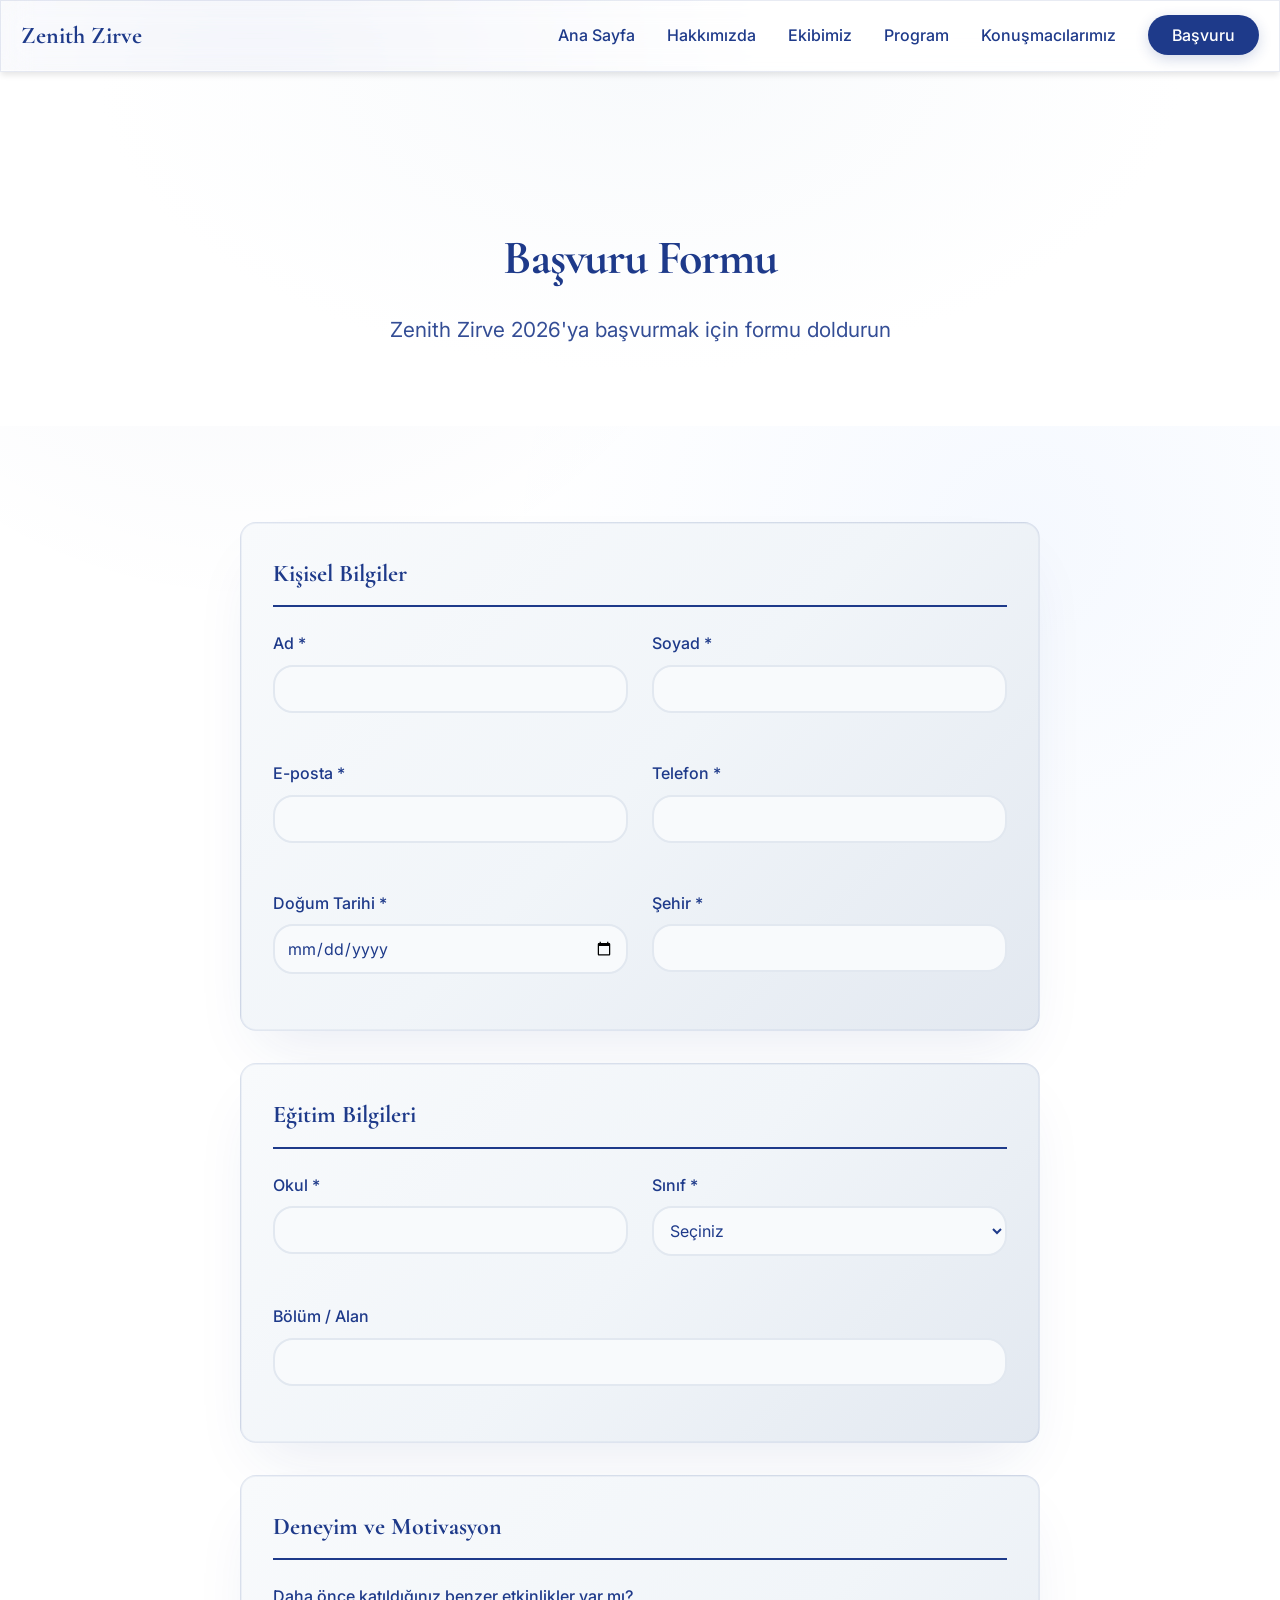
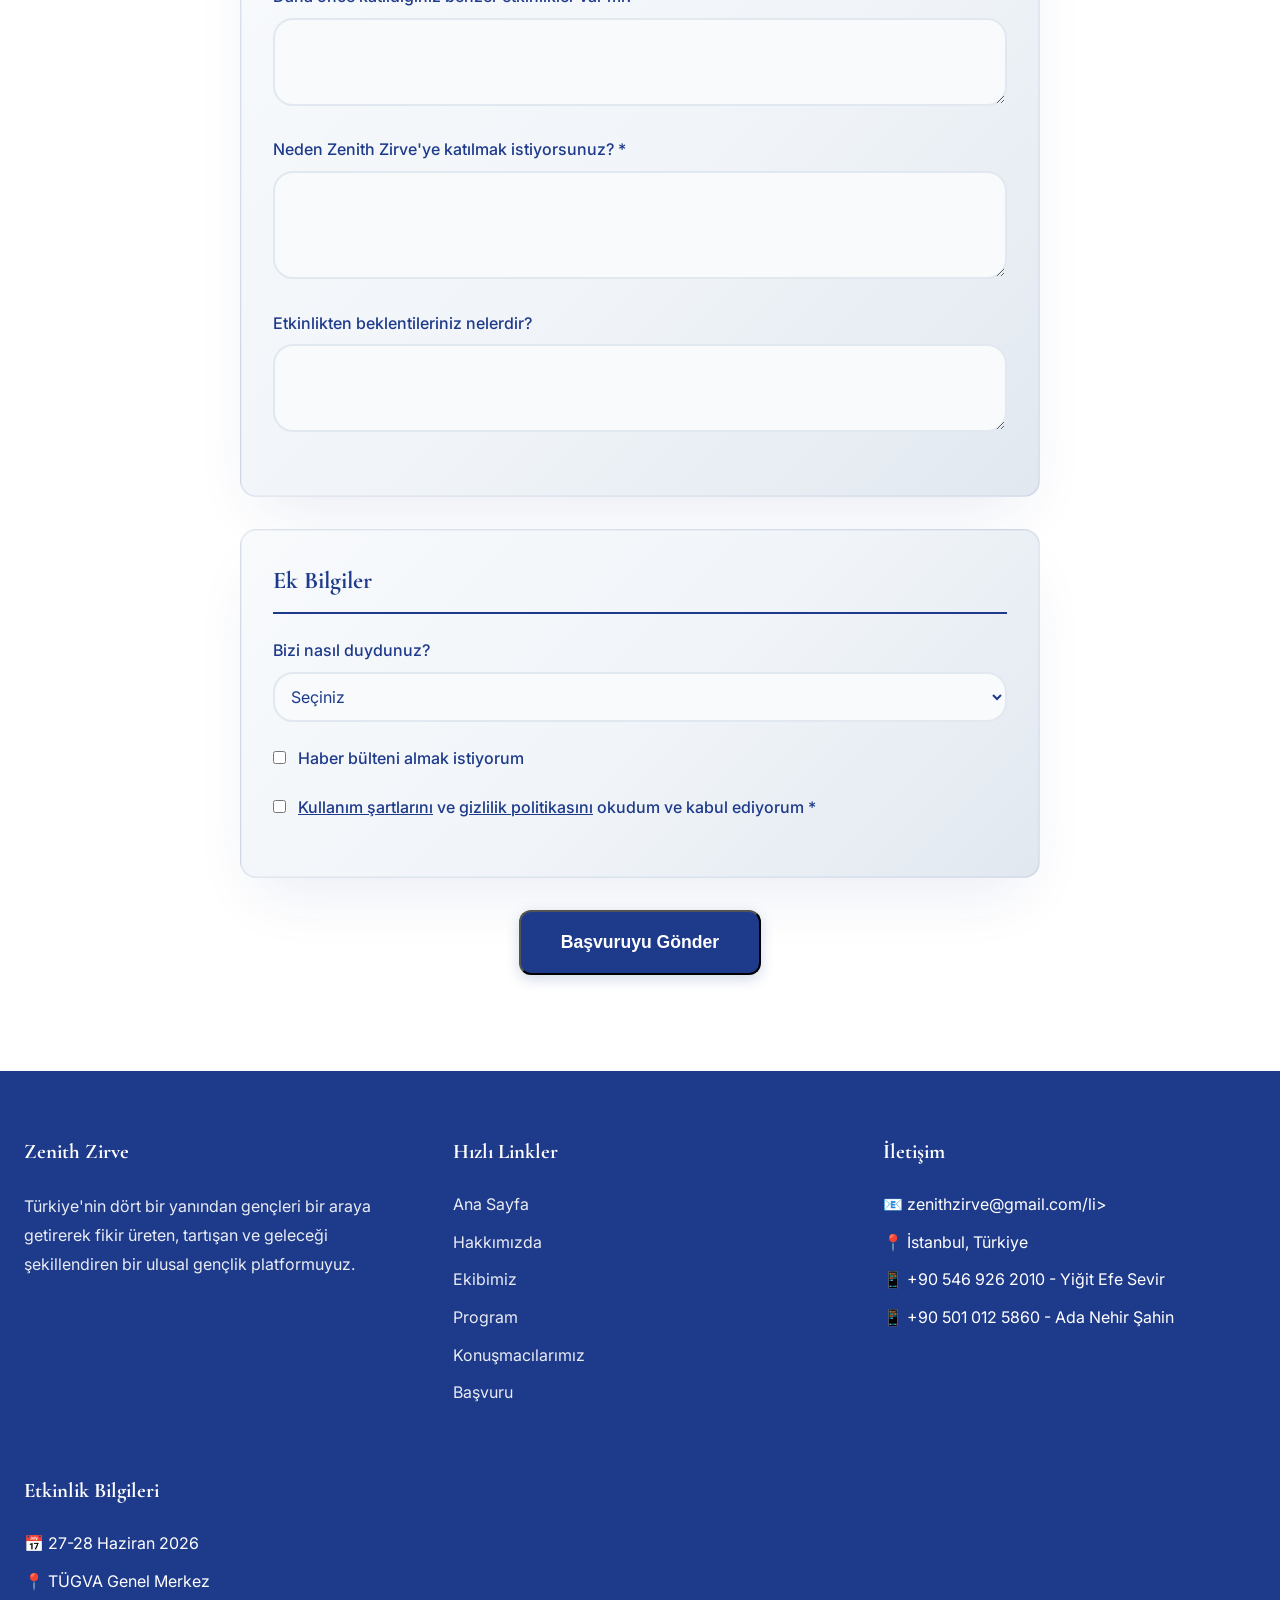
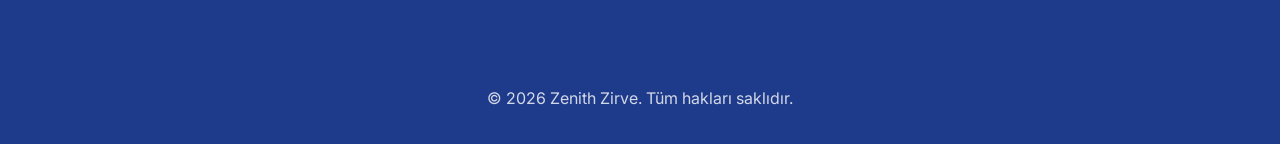
==== basvuru.html @ 05211ef6 "Initial commit" ====
<!DOCTYPE html>
<html lang="tr">
<head>
    <meta charset="UTF-8">
    <meta name="viewport" content="width=device-width, initial-scale=1.0">
    <title>Başvuru - Zenith Zirve</title>
    <meta name="description" content="Zenith Zirve 2026'ya başvurun. Türkiye'nin en büyük zirve etkinliğine katılın.">
    <link rel="stylesheet" href="styles.css">
    <link rel="preconnect" href="https://fonts.googleapis.com">
    <link rel="preconnect" href="https://fonts.gstatic.com" crossorigin>
    <link href="https://fonts.googleapis.com/css2?family=Cormorant+Garamond:wght@400;500;600;700&family=Inter:wght@300;400;500;600;700;800&display=swap" rel="stylesheet">
</head>
<body>
    <!-- Navigasyon -->
    <nav class="navbar">
        <div class="container">
            <div class="nav-brand">
                <a href="index.html">Zenith Zirve</a>
            </div>
            <ul class="nav-menu">
                <li><a href="index.html">Ana Sayfa</a></li>
                <li><a href="hakkimizda.html">Hakkımızda</a></li>
                <li><a href="ekibimiz.html">Ekibimiz</a></li>
                <li><a href="program.html">Program</a></li>
                <li><a href="konusmacilarimiz.html">Konuşmacılarımız</a></li>
                <li><a href="basvuru.html" class="btn-nav">Başvuru</a></li>
            </ul>
            <div class="hamburger">
                <span></span>
                <span></span>
                <span></span>
            </div>
        </div>
    </nav>

    <!-- Page Header -->
    <section class="page-header">
        <div class="container">
            <h1>Başvuru Formu</h1>
            <p>Zenith Zirve 2026'ya başvurmak için formu doldurun</p>
        </div>
    </section>

    <!-- Başvuru Formu -->
    <section class="section">
        <div class="container">
            <div class="form-container">
                <form id="applicationForm">
                    <!-- Kişisel Bilgiler -->
                    <div class="form-section">
                        <h2>Kişisel Bilgiler</h2>
                        <div class="form-grid">
                            <div class="form-group">
                                <label for="firstName">Ad *</label>
                                <input type="text" id="firstName" name="firstName" required>
                            </div>
                            <div class="form-group">
                                <label for="lastName">Soyad *</label>
                                <input type="text" id="lastName" name="lastName" required>
                            </div>
                            <div class="form-group">
                                <label for="email">E-posta *</label>
                                <input type="email" id="email" name="email" required>
                            </div>
                            <div class="form-group">
                                <label for="phone">Telefon *</label>
                                <input type="tel" id="phone" name="phone" required>
                            </div>
                            <div class="form-group">
                                <label for="birthDate">Doğum Tarihi *</label>
                                <input type="date" id="birthDate" name="birthDate" required>
                            </div>
                            <div class="form-group">
                                <label for="city">Şehir *</label>
                                <input type="text" id="city" name="city" required>
                            </div>
                        </div>
                    </div>

                    <!-- Eğitim Bilgileri -->
                    <div class="form-section">
                        <h2>Eğitim Bilgileri</h2>
                        <div class="form-grid">
                            <div class="form-group">
                                <label for="school">Okul *</label>
                                <input type="text" id="school" name="school" required>
                            </div>
                            <div class="form-group">
                                <label for="grade">Sınıf *</label>
                                <select id="grade" name="grade" required>
                                    <option value="">Seçiniz</option>
                                    <option value="9">9. Sınıf</option>
                                    <option value="10">10. Sınıf</option>
                                    <option value="11">11. Sınıf</option>
                                    <option value="12">12. Sınıf</option>
                                    <option value="university">Üniversite</option>
                                </select>
                            </div>
                            <div class="form-group full-width">
                                <label for="department">Bölüm / Alan</label>
                                <input type="text" id="department" name="department">
                            </div>
                        </div>
                    </div>

                    <!-- Deneyim ve Motivasyon -->
                    <div class="form-section">
                        <h2>Deneyim ve Motivasyon</h2>
                        <div class="form-group full-width">
                            <label for="experience">Daha önce katıldığınız benzer etkinlikler var mı?</label>
                            <textarea id="experience" name="experience" rows="3"></textarea>
                        </div>
                        <div class="form-group full-width">
                            <label for="motivation">Neden Zenith Zirve'ye katılmak istiyorsunuz? *</label>
                            <textarea id="motivation" name="motivation" rows="4" required></textarea>
                        </div>
                        <div class="form-group full-width">
                            <label for="expectations">Etkinlikten beklentileriniz nelerdir?</label>
                            <textarea id="expectations" name="expectations" rows="3"></textarea>
                        </div>
                    </div>

                    <!-- Ek Bilgiler -->
                    <div class="form-section">
                        <h2>Ek Bilgiler</h2>
                        <div class="form-group">
                            <label for="howDidYouHear">Bizi nasıl duydunuz?</label>
                            <select id="howDidYouHear" name="howDidYouHear">
                                <option value="">Seçiniz</option>
                                <option value="socialMedia">Sosyal Medya</option>
                                <option value="friend">Arkadaş/Akraba</option>
                                <option value="school">Okul</option>
                                <option value="website">Web Sitesi</option>
                                <option value="other">Diğer</option>
                            </select>
                        </div>
                        <div class="form-group">
                            <label>
                                <input type="checkbox" name="newsletter" id="newsletter">
                                Haber bülteni almak istiyorum
                            </label>
                        </div>
                        <div class="form-group">
                            <label>
                                <input type="checkbox" name="agreement" id="agreement" required>
                                <a href="#" style="color: var(--primary-color);">Kullanım şartlarını</a> ve <a href="#" style="color: var(--primary-color);">gizlilik politikasını</a> okudum ve kabul ediyorum *
                            </label>
                        </div>
                    </div>

                    <!-- Submit Button -->
                    <div class="form-submit">
                        <button type="submit" class="btn btn-primary btn-large">Başvuruyu Gönder</button>
                    </div>
                </form>
            </div>
        </div>
    </section>

    <!-- Footer -->
    <footer class="footer">
        <div class="container">
            <div class="footer-grid">
                <div class="footer-section">
                    <h3>Zenith Zirve</h3>
                    <p>Türkiye'nin dört bir yanından gençleri bir araya getirerek fikir üreten, tartışan ve geleceği şekillendiren bir ulusal gençlik platformuyuz.</p>
                </div>
                <div class="footer-section">
                    <h3>Hızlı Linkler</h3>
                    <ul>
                        <li><a href="index.html">Ana Sayfa</a></li>
                        <li><a href="hakkimizda.html">Hakkımızda</a></li>
                        <li><a href="ekibimiz.html">Ekibimiz</a></li>
                        <li><a href="program.html">Program</a></li>
                        <li><a href="konusmacilarimiz.html">Konuşmacılarımız</a></li>
                        <li><a href="basvuru.html">Başvuru</a></li>
                    </ul>
                </div>
                <div class="footer-section">
                    <h3>İletişim</h3>
                    <ul>
                        <li>📧 zenithzirve@gmail.com/li>
                        <li>📍 İstanbul, Türkiye</li>
                        <li>📱 +90 546 926 2010 - Yiğit Efe Sevir</li>
                        <li>📱 +90 501 012 5860 - Ada Nehir Şahin</li>  
                    </ul>
                </div>
                <div class="footer-section">
                    <h3>Etkinlik Bilgileri</h3>
                    <ul>
                        <li>📅 27-28 Haziran 2026</li>
                        <li>📍 TÜGVA Genel Merkez</li>
                    </ul>
                </div>
            </div>
            <div class="footer-bottom">
                <p>&copy; 2026 Zenith Zirve. Tüm hakları saklıdır.</p>
            </div>
        </div>
    </footer>

    <script src="script.js"></script>
</body>
</html>
---- styles.css ----
/* Reset ve Temel Ayarlar */
* {
    margin: 0;
    padding: 0;
    box-sizing: border-box;
}

:root {
    --background: #ffffff;
    --foreground: #1e3a8a;
    --card: #f8fafc;
    --card-foreground: #1e3a8a;
    --primary: #1e3a8a;
    --primary-foreground: #ffffff;
    --secondary: #3b82f6;
    --secondary-foreground: #ffffff;
    --muted: #f1f5f9;
    --muted-foreground: #64748b;
    --accent: #3b82f6;
    --accent-foreground: #ffffff;
    --neon: #60a5fa;
    --neon-soft: #93c5fd;
    --navy-1: #1e3a8a;
    --navy-2: #1e40af;
    --purple-deep: #1e3a8a;
    --border: #e2e8f0;
    --input: #e2e8f0;
    --ring: #3b82f6;
    --radius: 1.25rem;
    --gradient-card: linear-gradient(135deg, #f8fafc 0%, #f1f5f9 50%, #e2e8f0 100%);
    --gradient-card-hover: linear-gradient(135deg, #f1f5f9 0%, #e2e8f0 50%, #cbd5e1 100%);
    --gradient-hero: radial-gradient(ellipse at top, #f8fafc 0%, #ffffff 60%);
    --shadow-card: 0 30px 60px -20px rgba(30, 58, 138, 0.1), 0 0 0 1px rgba(30, 58, 138, 0.05) inset;
    --shadow-glow: 0 0 40px rgba(30, 58, 138, 0.15);
    --glass-bg: linear-gradient(135deg, rgba(255, 255, 255, 0.8), rgba(248, 250, 252, 0.7));
    --glass-border: rgba(30, 58, 138, 0.1);
}

body {
    font-family: 'Inter', sans-serif;
    line-height: 1.6;
    color: var(--foreground);
    background-color: var(--background);
    background-image: radial-gradient(circle at 20% 10%, rgba(30, 58, 138, 0.05) 0%, transparent 40%),
                      radial-gradient(circle at 80% 60%, rgba(59, 130, 246, 0.05) 0%, transparent 45%);
    background-attachment: fixed;
    -webkit-font-smoothing: antialiased;
    -moz-osx-font-smoothing: grayscale;
}

.container {
    max-width: 1280px;
    margin: 0 auto;
    padding: 0 24px;
}

/* Navigasyon */
.navbar {
    background-color: var(--glass-bg);
    backdrop-filter: blur(14px) saturate(140%);
    -webkit-backdrop-filter: blur(14px) saturate(140%);
    border: 1px solid var(--glass-border);
    box-shadow: var(--shadow-card);
    position: fixed;
    top: 0;
    left: 0;
    right: 0;
    z-index: 1000;
}

.navbar .container {
    display: flex;
    justify-content: space-between;
    align-items: center;
    padding: 1rem 20px;
}

.nav-brand a {
    font-size: 1.5rem;
    font-weight: 700;
    color: var(--foreground);
    text-decoration: none;
    font-family: 'Cormorant Garamond', Georgia, serif;
}

.nav-menu {
    display: flex;
    list-style: none;
    gap: 2rem;
    align-items: center;
}

.nav-menu a {
    color: var(--foreground);
    text-decoration: none;
    font-weight: 500;
    transition: color 0.3s;
}

.nav-menu a:hover,
.nav-menu a.active {
    color: var(--primary);
}

.btn-nav {
    background-color: var(--primary);
    color: var(--primary-foreground) !important;
    padding: 0.625rem 1.5rem;
    border-radius: var(--radius);
    transition: all 0.3s cubic-bezier(0.4, 0, 0.2, 1);
    box-shadow: 0 4px 14px rgba(30, 58, 138, 0.2);
}

.btn-nav:hover {
    background-color: var(--secondary);
    transform: translateY(-2px);
    box-shadow: 0 6px 20px rgba(30, 58, 138, 0.3);
}

.hamburger {
    display: none;
    flex-direction: column;
    cursor: pointer;
    gap: 4px;
}

.hamburger span {
    width: 25px;
    height: 3px;
    background-color: var(--foreground);
    transition: 0.3s;
}

/* Hero Section */
.hero {
    background: var(--gradient-hero);
    color: var(--foreground);
    padding: 200px 0 120px;
    margin-top: 70px;
    position: relative;
    overflow: hidden;
}

.hero::before {
    content: '';
    position: absolute;
    top: 0;
    left: 0;
    right: 0;
    bottom: 0;
    background: radial-gradient(circle at 30% 50%, rgba(30, 58, 138, 0.05) 0%, transparent 50%);
    pointer-events: none;
}

.hero-content {
    text-align: center;
    margin-bottom: 4rem;
    position: relative;
    z-index: 1;
}

.hero-content h1 {
    font-size: 3.5rem;
    font-weight: 800;
    margin-bottom: 1rem;
    font-family: 'Cormorant Garamond', Georgia, serif;
    letter-spacing: -0.025em;
}

.hero-content p {
    font-size: 1.5rem;
    margin-bottom: 2.5rem;
    opacity: 0.95;
    line-height: 1.7;
}

.hero-buttons {
    display: flex;
    gap: 1.25rem;
    justify-content: center;
    position: relative;
    z-index: 1;
}

.btn {
    padding: 1rem 2rem;
    border-radius: 12px;
    text-decoration: none;
    font-weight: 600;
    transition: all 0.3s cubic-bezier(0.4, 0, 0.2, 1);
    display: inline-block;
    position: relative;
    overflow: hidden;
}

.btn-primary {
    background-color: var(--primary);
    color: var(--primary-foreground);
    box-shadow: 0 4px 14px rgba(30, 58, 138, 0.2);
}

.btn-primary:hover {
    background-color: var(--secondary);
    transform: translateY(-2px);
    box-shadow: 0 6px 20px rgba(30, 58, 138, 0.3);
}

.btn-secondary {
    background-color: transparent;
    color: var(--foreground);
    border: 2px solid var(--primary);
    box-shadow: 0 4px 14px rgba(30, 58, 138, 0.1);
}

.btn-secondary:hover {
    background-color: rgba(30, 58, 138, 0.05);
    border-color: var(--secondary);
    transform: translateY(-2px);
    box-shadow: 0 6px 20px rgba(30, 58, 138, 0.15);
}

.btn-large {
    padding: 1.25rem 2.5rem;
    font-size: 1.1rem;
}

.hero-info {
    display: flex;
    gap: 2.5rem;
    justify-content: center;
    flex-wrap: wrap;
    position: relative;
    z-index: 1;
}

.info-item {
    display: flex;
    align-items: center;
    gap: 1rem;
    background: rgba(30, 58, 138, 0.05);
    padding: 1rem 1.5rem;
    border-radius: 12px;
    backdrop-filter: blur(10px);
    border: 1px solid rgba(30, 58, 138, 0.1);
}

.info-icon {
    font-size: 2rem;
}

.info-text strong {
    display: block;
    font-size: 0.875rem;
    opacity: 0.8;
}

.info-text span {
    font-size: 1rem;
    font-weight: 600;
}

/* İstatistikler */
.stats {
    background-color: var(--background);
    padding: 4rem 0;
    margin-top: -50px;
    position: relative;
    z-index: 10;
}

.stats-grid {
    display: grid;
    grid-template-columns: repeat(auto-fit, minmax(200px, 1fr));
    gap: 2.5rem;
}

.stat-card {
    background: var(--gradient-card);
    backdrop-filter: blur(14px) saturate(140%);
    -webkit-backdrop-filter: blur(14px) saturate(140%);
    border: 1px solid var(--glass-border);
    padding: 2rem;
    border-radius: 16px;
    text-align: center;
    box-shadow: var(--shadow-card);
    border-top: 4px solid var(--primary);
}

.stat-number {
    font-size: 3rem;
    font-weight: 800;
    color: var(--primary);
    margin-bottom: 0.5rem;
}

.stat-label {
    font-size: 1.1rem;
    color: var(--muted-foreground);
    font-weight: 500;
}

/* Section */
.section {
    padding: 6rem 0;
}

.section-alt {
    background-color: var(--muted);
}

.section-header {
    text-align: center;
    margin-bottom: 3rem;
}

.section-header h2 {
    font-size: 2.5rem;
    color: var(--primary);
    margin-bottom: 1rem;
    font-family: 'Cormorant Garamond', Georgia, serif;
    letter-spacing: -0.025em;
}

.section-header p {
    font-size: 1.1rem;
    color: var(--muted-foreground);
    max-width: 600px;
    margin: 0 auto;
}

/* Timeline */
.timeline {
    max-width: 800px;
    margin: 0 auto;
}

.timeline-item {
    display: flex;
    gap: 2rem;
    padding: 1.5rem;
    margin-bottom: 1rem;
    background: var(--gradient-card);
    backdrop-filter: blur(14px) saturate(140%);
    -webkit-backdrop-filter: blur(14px) saturate(140%);
    border: 1px solid var(--glass-border);
    border-left: 3px solid var(--primary);
    border-radius: 0 12px 12px 0;
    box-shadow: var(--shadow-card);
}

.timeline-time {
    font-weight: 700;
    color: var(--primary);
    min-width: 80px;
}

.timeline-content h3 {
    font-size: 1.2rem;
    margin-bottom: 0.5rem;
    color: var(--foreground);
    font-family: 'Cormorant Garamond', Georgia, serif;
}

.timeline-content p {
    color: var(--muted-foreground);
}

/* Features Grid */
.features-grid {
    display: grid;
    grid-template-columns: repeat(auto-fit, minmax(280px, 1fr));
    gap: 2.5rem;
}

.feature-card {
    background: var(--gradient-card);
    backdrop-filter: blur(14px) saturate(140%);
    -webkit-backdrop-filter: blur(14px) saturate(140%);
    border: 1px solid var(--glass-border);
    padding: 2rem;
    border-radius: 16px;
    text-align: center;
    box-shadow: var(--shadow-card);
    transition: transform 0.3s, box-shadow 0.3s;
}

.feature-card:hover {
    transform: translateY(-8px);
    box-shadow: var(--shadow-card), var(--shadow-glow);
}

.feature-icon {
    font-size: 3rem;
    margin-bottom: 1rem;
}

.feature-card h3 {
    color: var(--primary);
    margin-bottom: 1rem;
    font-size: 1.3rem;
    font-family: 'Cormorant Garamond', Georgia, serif;
}

.feature-card p {
    color: var(--muted-foreground);
}

/* Commissions Grid */
.commissions-grid {
    display: grid;
    grid-template-columns: repeat(auto-fit, minmax(300px, 1fr));
    gap: 2rem;
}

.commission-card {
    background: var(--gradient-card);
    backdrop-filter: blur(14px) saturate(140%);
    -webkit-backdrop-filter: blur(14px) saturate(140%);
    border: 1px solid var(--glass-border);
    padding: 2rem;
    border-radius: 16px;
    box-shadow: var(--shadow-card);
    border-left: 4px solid var(--primary);
    transition: all 0.3s;
}

.commission-card:hover {
    transform: translateY(-8px);
    box-shadow: var(--shadow-card), var(--shadow-glow);
}

.commission-card h3 {
    color: var(--primary);
    margin-bottom: 0.75rem;
    font-size: 1.2rem;
    font-family: 'Cormorant Garamond', Georgia, serif;
}

.commission-card p {
    color: var(--muted-foreground);
}

/* CTA Section */
.cta {
    background: var(--gradient-card);
    color: var(--foreground);
    padding: 5rem 0;
    text-align: center;
}

.cta h2 {
    font-size: 2.5rem;
    margin-bottom: 1rem;
    font-family: 'Cormorant Garamond', Georgia, serif;
    letter-spacing: -0.025em;
}

.cta p {
    font-size: 1.2rem;
    margin-bottom: 2rem;
    opacity: 0.9;
}

.cta .btn-primary {
    background-color: var(--primary);
    color: var(--primary-foreground);
}

/* Page Header */
.page-header {
    background: var(--gradient-hero);
    color: var(--foreground);
    padding: 150px 0 80px;
    margin-top: 70px;
    text-align: center;
}

.page-header h1 {
    font-size: 3rem;
    margin-bottom: 1rem;
    font-family: 'Cormorant Garamond', Georgia, serif;
    letter-spacing: -0.025em;
}

.page-header p {
    font-size: 1.3rem;
    opacity: 0.9;
}

/* About Content */
.about-content {
    display: grid;
    grid-template-columns: 1fr 1fr;
    gap: 4rem;
    align-items: center;
}

.about-text h2 {
    color: var(--primary);
    font-size: 2rem;
    margin-bottom: 1rem;
    margin-top: 2rem;
    font-family: 'Cormorant Garamond', Georgia, serif;
    letter-spacing: -0.025em;
}

.about-text h2:first-child {
    margin-top: 0;
}

.about-text p {
    color: var(--muted-foreground);
    line-height: 1.8;
    margin-bottom: 1.5rem;
}

.about-image {
    display: flex;
    justify-content: center;
}

.image-placeholder {
    width: 100%;
    max-width: 400px;
    height: 400px;
    background: linear-gradient(135deg, var(--primary-color) 0%, var(--primary-dark) 100%);
    border-radius: 20px;
    display: flex;
    align-items: center;
    justify-content: center;
    box-shadow: var(--shadow-lg);
}

.placeholder-content {
    text-align: center;
    color: white;
}

.placeholder-content span {
    font-size: 5rem;
    display: block;
    margin-bottom: 1rem;
}

.placeholder-content p {
    font-size: 1.5rem;
    font-weight: 600;
}

/* Values Grid */
.values-grid {
    display: grid;
    grid-template-columns: repeat(auto-fit, minmax(300px, 1fr));
    gap: 2.5rem;
}

.value-card {
    background: var(--gradient-card);
    backdrop-filter: blur(14px) saturate(140%);
    -webkit-backdrop-filter: blur(14px) saturate(140%);
    border: 1px solid var(--glass-border);
    padding: 2rem;
    border-radius: 16px;
    text-align: center;
    box-shadow: var(--shadow-card);
    transition: transform 0.3s;
}

.value-card:hover {
    transform: translateY(-8px);
    box-shadow: var(--shadow-card), var(--shadow-glow);
}

.value-icon {
    font-size: 3rem;
    margin-bottom: 1rem;
}

.value-card h3 {
    color: var(--primary);
    margin-bottom: 1rem;
    font-size: 1.3rem;
    font-family: 'Cormorant Garamond', Georgia, serif;
}

.value-card p {
    color: var(--muted-foreground);
}

/* Goals List */
.goals-list {
    max-width: 800px;
    margin: 0 auto;
}

.goal-item {
    display: flex;
    gap: 2rem;
    padding: 2rem;
    background: var(--gradient-card);
    backdrop-filter: blur(14px) saturate(140%);
    -webkit-backdrop-filter: blur(14px) saturate(140%);
    border: 1px solid var(--glass-border);
    border-radius: 16px;
    margin-bottom: 1.5rem;
    box-shadow: var(--shadow-card);
    align-items: flex-start;
}

.goal-number {
    font-size: 2.5rem;
    font-weight: 800;
    color: var(--primary);
    min-width: 80px;
}

.goal-content h3 {
    color: var(--primary);
    margin-bottom: 0.5rem;
    font-size: 1.3rem;
    font-family: 'Cormorant Garamond', Georgia, serif;
}

.goal-content p {
    color: var(--muted-foreground);
    line-height: 1.6;
}

/* Coordinator Section */
.coordinator-section {
    max-width: 900px;
    margin: 0 auto;
}

.coordinator-card {
    display: grid;
    grid-template-columns: 1fr 2fr;
    gap: 3rem;
    background: var(--gradient-card);
    backdrop-filter: blur(14px) saturate(140%);
    -webkit-backdrop-filter: blur(14px) saturate(140%);
    border: 1px solid var(--glass-border);
    padding: 3rem;
    border-radius: 20px;
    box-shadow: var(--shadow-card);
    align-items: center;
}

.coordinator-image {
    display: flex;
    justify-content: center;
}

.image-placeholder-circle {
    width: 200px;
    height: 200px;
    background: linear-gradient(135deg, var(--primary-color) 0%, var(--primary-dark) 100%);
    border-radius: 50%;
    display: flex;
    align-items: center;
    justify-content: center;
}

.image-placeholder-circle span {
    font-size: 5rem;
    color: white;
}

.coordinator-info h2 {
    color: var(--primary);
    font-size: 2rem;
    margin-bottom: 0.5rem;
    font-family: 'Cormorant Garamond', Georgia, serif;
    letter-spacing: -0.025em;
}

.coordinator-info .role {
    color: var(--neon);
    font-weight: 600;
    margin-bottom: 1.5rem;
    font-size: 1.1rem;
}

.coordinator-info .message {
    font-weight: 600;
    color: var(--foreground);
    margin-bottom: 1rem;
}

.coordinator-info p {
    color: var(--muted-foreground);
    line-height: 1.8;
    margin-bottom: 1rem;
}

/* Department Section */
.department-section {
    margin-bottom: 4rem;
}

.department-section h3 {
    color: var(--primary);
    font-size: 1.8rem;
    margin-bottom: 2rem;
    padding-bottom: 1rem;
    border-bottom: 3px solid var(--primary);
    font-family: 'Cormorant Garamond', Georgia, serif;
    letter-spacing: -0.025em;
}

.team-grid {
    display: grid;
    grid-template-columns: repeat(auto-fit, minmax(280px, 1fr));
    gap: 2.5rem;
}

.team-card {
    background: var(--gradient-card);
    backdrop-filter: blur(14px) saturate(140%);
    -webkit-backdrop-filter: blur(14px) saturate(140%);
    border: 1px solid var(--glass-border);
    padding: 2rem;
    border-radius: 16px;
    text-align: center;
    box-shadow: var(--shadow-card);
    transition: transform 0.3s;
}

.team-card:hover {
    transform: translateY(-8px);
    box-shadow: var(--shadow-card), var(--shadow-glow);
}

.team-avatar {
    width: 100px;
    height: 100px;
    background: linear-gradient(135deg, var(--primary) 0%, var(--neon) 100%);
    border-radius: 50%;
    margin: 0 auto 1.5rem;
    display: flex;
    align-items: center;
    justify-content: center;
}

.team-avatar span {
    font-size: 3rem;
    color: white;
}

.team-card h4 {
    color: var(--foreground);
    font-size: 1.2rem;
    margin-bottom: 0.5rem;
}

.team-role {
    color: var(--neon);
    font-weight: 500;
    font-size: 0.95rem;
}

/* Program Tabs */
.program-tabs {
    display: flex;
    gap: 1rem;
    margin-bottom: 3rem;
    justify-content: center;
    flex-wrap: wrap;
}

.tab-btn {
    padding: 1rem 2rem;
    background: var(--card);
    border: 2px solid var(--primary);
    color: var(--foreground);
    border-radius: var(--radius);
    font-weight: 600;
    cursor: pointer;
    transition: all 0.3s;
}

.tab-btn:hover,
.tab-btn.active {
    background: var(--primary);
    color: var(--primary-foreground);
}

.program-day {
    display: none;
}

.program-day.active {
    display: block;
}

.day-header {
    text-align: center;
    margin-bottom: 3rem;
}

.day-header h2 {
    color: var(--primary);
    font-size: 2rem;
    margin-bottom: 0.5rem;
    font-family: 'Cormorant Garamond', Georgia, serif;
    letter-spacing: -0.025em;
}

.day-header p {
    color: var(--muted-foreground);
    font-size: 1.1rem;
}

.program-timeline {
    max-width: 900px;
    margin: 0 auto;
}

.program-item {
    display: flex;
    gap: 2rem;
    padding: 1.5rem;
    background: var(--gradient-card);
    backdrop-filter: blur(14px) saturate(140%);
    -webkit-backdrop-filter: blur(14px) saturate(140%);
    border: 1px solid var(--glass-border);
    border-radius: 16px;
    margin-bottom: 1rem;
    box-shadow: var(--shadow-card);
    align-items: flex-start;
    border-left: 4px solid var(--primary);
}

.program-time {
    font-weight: 700;
    color: var(--primary);
    min-width: 150px;
    font-size: 1rem;
}

.program-content h3 {
    color: var(--foreground);
    margin-bottom: 0.5rem;
    font-size: 1.2rem;
    font-family: 'Cormorant Garamond', Georgia, serif;
}

.program-content p {
    color: var(--muted-foreground);
    line-height: 1.6;
}

/* Keynote Section */
.keynote-section {
    max-width: 1000px;
    margin: 0 auto;
}

.keynote-card {
    display: grid;
    grid-template-columns: 1fr 2fr;
    gap: 3rem;
    background: var(--gradient-card);
    backdrop-filter: blur(14px) saturate(140%);
    -webkit-backdrop-filter: blur(14px) saturate(140%);
    border: 1px solid var(--glass-border);
    padding: 3rem;
    border-radius: 20px;
    box-shadow: var(--shadow-card);
    align-items: center;
}

.keynote-image {
    display: flex;
    justify-content: center;
}

.image-placeholder-circle-large {
    width: 250px;
    height: 250px;
    background: linear-gradient(135deg, var(--primary-color) 0%, var(--primary-dark) 100%);
    border-radius: 50%;
    display: flex;
    align-items: center;
    justify-content: center;
}

.image-placeholder-circle-large span {
    font-size: 6rem;
    color: white;
}

.keynote-info .keynote-badge {
    display: inline-block;
    background: var(--accent-color);
    color: white;
    padding: 0.5rem 1rem;
    border-radius: 20px;
    font-size: 0.875rem;
    font-weight: 600;
    margin-bottom: 1rem;
}

.keynote-info h2 {
    color: var(--primary);
    font-size: 2.2rem;
    margin-bottom: 0.5rem;
    font-family: 'Cormorant Garamond', Georgia, serif;
    letter-spacing: -0.025em;
}

.keynote-title {
    color: var(--neon);
    font-weight: 600;
    margin-bottom: 1.5rem;
    font-size: 1.1rem;
}

.keynote-bio {
    color: var(--muted-foreground);
    line-height: 1.8;
    margin-bottom: 1.5rem;
}

.keynote-topics {
    display: flex;
    flex-wrap: wrap;
    gap: 0.75rem;
    align-items: center;
}

.keynote-topics strong {
    color: var(--foreground);
    margin-right: 0.5rem;
}

.keynote-topics span {
    background: var(--muted);
    color: var(--primary);
    padding: 0.5rem 1rem;
    border-radius: 20px;
    font-size: 0.9rem;
    font-weight: 500;
}

/* Speakers Grid */
.speakers-grid {
    display: grid;
    grid-template-columns: repeat(auto-fit, minmax(300px, 1fr));
    gap: 2.5rem;
}

.speaker-card {
    background: var(--gradient-card);
    backdrop-filter: blur(14px) saturate(140%);
    -webkit-backdrop-filter: blur(14px) saturate(140%);
    border: 1px solid var(--glass-border);
    padding: 2rem;
    border-radius: 16px;
    text-align: center;
    box-shadow: var(--shadow-card);
    transition: transform 0.3s;
}

.speaker-card:hover {
    transform: translateY(-8px);
    box-shadow: var(--shadow-card), var(--shadow-glow);
}

.speaker-avatar {
    width: 120px;
    height: 120px;
    background: linear-gradient(135deg, var(--primary) 0%, var(--neon) 100%);
    border-radius: 50%;
    margin: 0 auto 1.5rem;
    display: flex;
    align-items: center;
    justify-content: center;
}

.speaker-avatar span {
    font-size: 4rem;
    color: white;
}

.speaker-card h3 {
    color: var(--foreground);
    font-size: 1.3rem;
    margin-bottom: 0.5rem;
    font-family: 'Cormorant Garamond', Georgia, serif;
}

.speaker-title {
    color: var(--neon);
    font-weight: 600;
    margin-bottom: 1rem;
    font-size: 0.95rem;
}

.speaker-bio {
    color: var(--muted-foreground);
    line-height: 1.6;
    font-size: 0.95rem;
}

/* Form Container */
.form-container {
    max-width: 800px;
    margin: 0 auto;
}

.form-section {
    background: var(--gradient-card);
    backdrop-filter: blur(14px) saturate(140%);
    -webkit-backdrop-filter: blur(14px) saturate(140%);
    border: 1px solid var(--glass-border);
    padding: 2rem;
    border-radius: 16px;
    margin-bottom: 2rem;
    box-shadow: var(--shadow-card);
}

.form-section h2 {
    color: var(--primary);
    font-size: 1.5rem;
    margin-bottom: 1.5rem;
    padding-bottom: 0.75rem;
    border-bottom: 2px solid var(--primary);
    font-family: 'Cormorant Garamond', Georgia, serif;
}

.form-description {
    color: var(--muted-foreground);
    margin-bottom: 1.5rem;
    font-size: 0.95rem;
}

.form-grid {
    display: grid;
    grid-template-columns: repeat(auto-fit, minmax(250px, 1fr));
    gap: 1.5rem;
}

.form-group {
    margin-bottom: 1.5rem;
}

.form-group.full-width {
    grid-column: 1 / -1;
}

.form-group label {
    display: block;
    margin-bottom: 0.5rem;
    color: var(--foreground);
    font-weight: 500;
}

.form-group input[type="text"],
.form-group input[type="email"],
.form-group input[type="tel"],
.form-group input[type="date"],
.form-group select,
.form-group textarea {
    width: 100%;
    padding: 0.75rem;
    border: 2px solid var(--border);
    border-radius: var(--radius);
    font-size: 1rem;
    font-family: inherit;
    background-color: var(--card);
    color: var(--foreground);
    transition: border-color 0.3s;
}

.form-group input:focus,
.form-group select:focus,
.form-group textarea:focus {
    outline: none;
    border-color: var(--primary);
}

.form-group input[type="checkbox"] {
    margin-right: 0.5rem;
}

.form-group label input[type="checkbox"] {
    display: inline-block;
    width: auto;
}

.form-submit {
    text-align: center;
    margin-top: 2rem;
}

/* Footer */
.footer {
    background-color: var(--primary);
    color: var(--primary-foreground);
    padding: 4rem 0 2rem;
}

.footer-grid {
    display: grid;
    grid-template-columns: repeat(auto-fit, minmax(280px, 1fr));
    gap: 3.5rem;
    margin-bottom: 3rem;
}

.footer-section h3 {
    margin-bottom: 1.5rem;
    font-size: 1.3rem;
    font-family: 'Cormorant Garamond', Georgia, serif;
}

.footer-section p {
    opacity: 0.9;
    line-height: 1.8;
}

.footer-section ul {
    list-style: none;
}

.footer-section ul li {
    margin-bottom: 0.75rem;
}

.footer-section a {
    color: var(--primary-foreground);
    text-decoration: none;
    opacity: 0.9;
    transition: opacity 0.3s;
}

.footer-section a:hover {
    opacity: 1;
    color: var(--neon);
}

.footer-bottom {
    text-align: center;
    padding-top: 2rem;
    border-top: 1px solid hsl(var(--border) / .5);
    opacity: 0.8;
}

/* Responsive */
@media (max-width: 768px) {
    .nav-menu {
        position: fixed;
        left: -100%;
        top: 70px;
        flex-direction: column;
        background-color: var(--card);
        width: 100%;
        text-align: center;
        transition: 0.3s;
        box-shadow: var(--shadow-card);
        padding: 2rem 0;
    }

    .nav-menu.active {
        left: 0;
    }

    .hamburger {
        display: flex;
    }

    .hero-content h1 {
        font-size: 2.5rem;
    }

    .hero-content p {
        font-size: 1.2rem;
    }

    .hero-buttons {
        flex-direction: column;
        align-items: center;
    }

    .hero-info {
        flex-direction: column;
        align-items: center;
    }

    .timeline-item {
        flex-direction: column;
        gap: 0.5rem;
    }

    .section-header h2 {
        font-size: 2rem;
    }

    .about-content {
        grid-template-columns: 1fr;
    }

    .coordinator-card {
        grid-template-columns: 1fr;
    }

    .keynote-card {
        grid-template-columns: 1fr;
    }

    .form-grid {
        grid-template-columns: 1fr;
    }

    .program-item {
        flex-direction: column;
    }

    .program-time {
        min-width: auto;
    }
}

/* Modal Stilleri */
.modal {
    display: none;
    position: fixed;
    z-index: 1000;
    left: 0;
    top: 0;
    width: 100%;
    height: 100%;
    overflow: auto;
    background-color: rgba(0, 0, 0, 0.5);
    backdrop-filter: blur(5px);
}

.modal-content {
    background-color: var(--card);
    margin: 15% auto;
    padding: 2.5rem;
    border: 1px solid var(--border);
    border-radius: var(--radius);
    width: 90%;
    max-width: 600px;
    box-shadow: var(--shadow-card);
    position: relative;
    animation: modalFadeIn 0.3s ease;
}

@keyframes modalFadeIn {
    from {
        opacity: 0;
        transform: translateY(-20px);
    }
    to {
        opacity: 1;
        transform: translateY(0);
    }
}

.close {
    color: var(--muted-foreground);
    float: right;
    font-size: 28px;
    font-weight: bold;
    cursor: pointer;
    transition: color 0.3s ease;
}

.close:hover,
.close:focus {
    color: var(--foreground);
}

.modal-content h2 {
    color: var(--foreground);
    margin-bottom: 0.5rem;
    font-family: 'Cormorant Garamond', serif;
    font-size: 2rem;
}

.modal-content #modalRole {
    color: var(--secondary);
    font-weight: 600;
    margin-bottom: 1.5rem;
}

.modal-content #modalMessage {
    color: var(--foreground);
    line-height: 1.8;
    white-space: pre-line;
}

/* Countdown Section */
.countdown-section {
    padding: 3rem 0;
    background: var(--gradient-card);
}

.countdown {
    display: flex;
    justify-content: center;
    gap: 2rem;
    flex-wrap: wrap;
}

.countdown-item {
    display: flex;
    flex-direction: column;
    align-items: center;
    background: var(--card);
    padding: 1.5rem 2rem;
    border-radius: var(--radius);
    box-shadow: var(--shadow-card);
    min-width: 120px;
    border: 1px solid var(--border);
    transition: transform 0.3s ease, box-shadow 0.3s ease;
}

.countdown-item:hover {
    transform: translateY(-5px);
    box-shadow: var(--shadow-glow);
}

.countdown-number {
    font-size: 2.5rem;
    font-weight: 700;
    color: var(--primary);
    font-family: 'Cormorant Garamond', Georgia, serif;
    line-height: 1;
}

.countdown-label {
    font-size: 0.9rem;
    color: var(--muted-foreground);
    margin-top: 0.5rem;
    font-weight: 500;
}

/* Team Card Tıklanabilirlik */
.team-card {
    cursor: pointer;
    transition: transform 0.3s ease, box-shadow 0.3s ease;
}

.team-card:hover {
    transform: translateY(-5px);
    box-shadow: var(--shadow-glow);
}
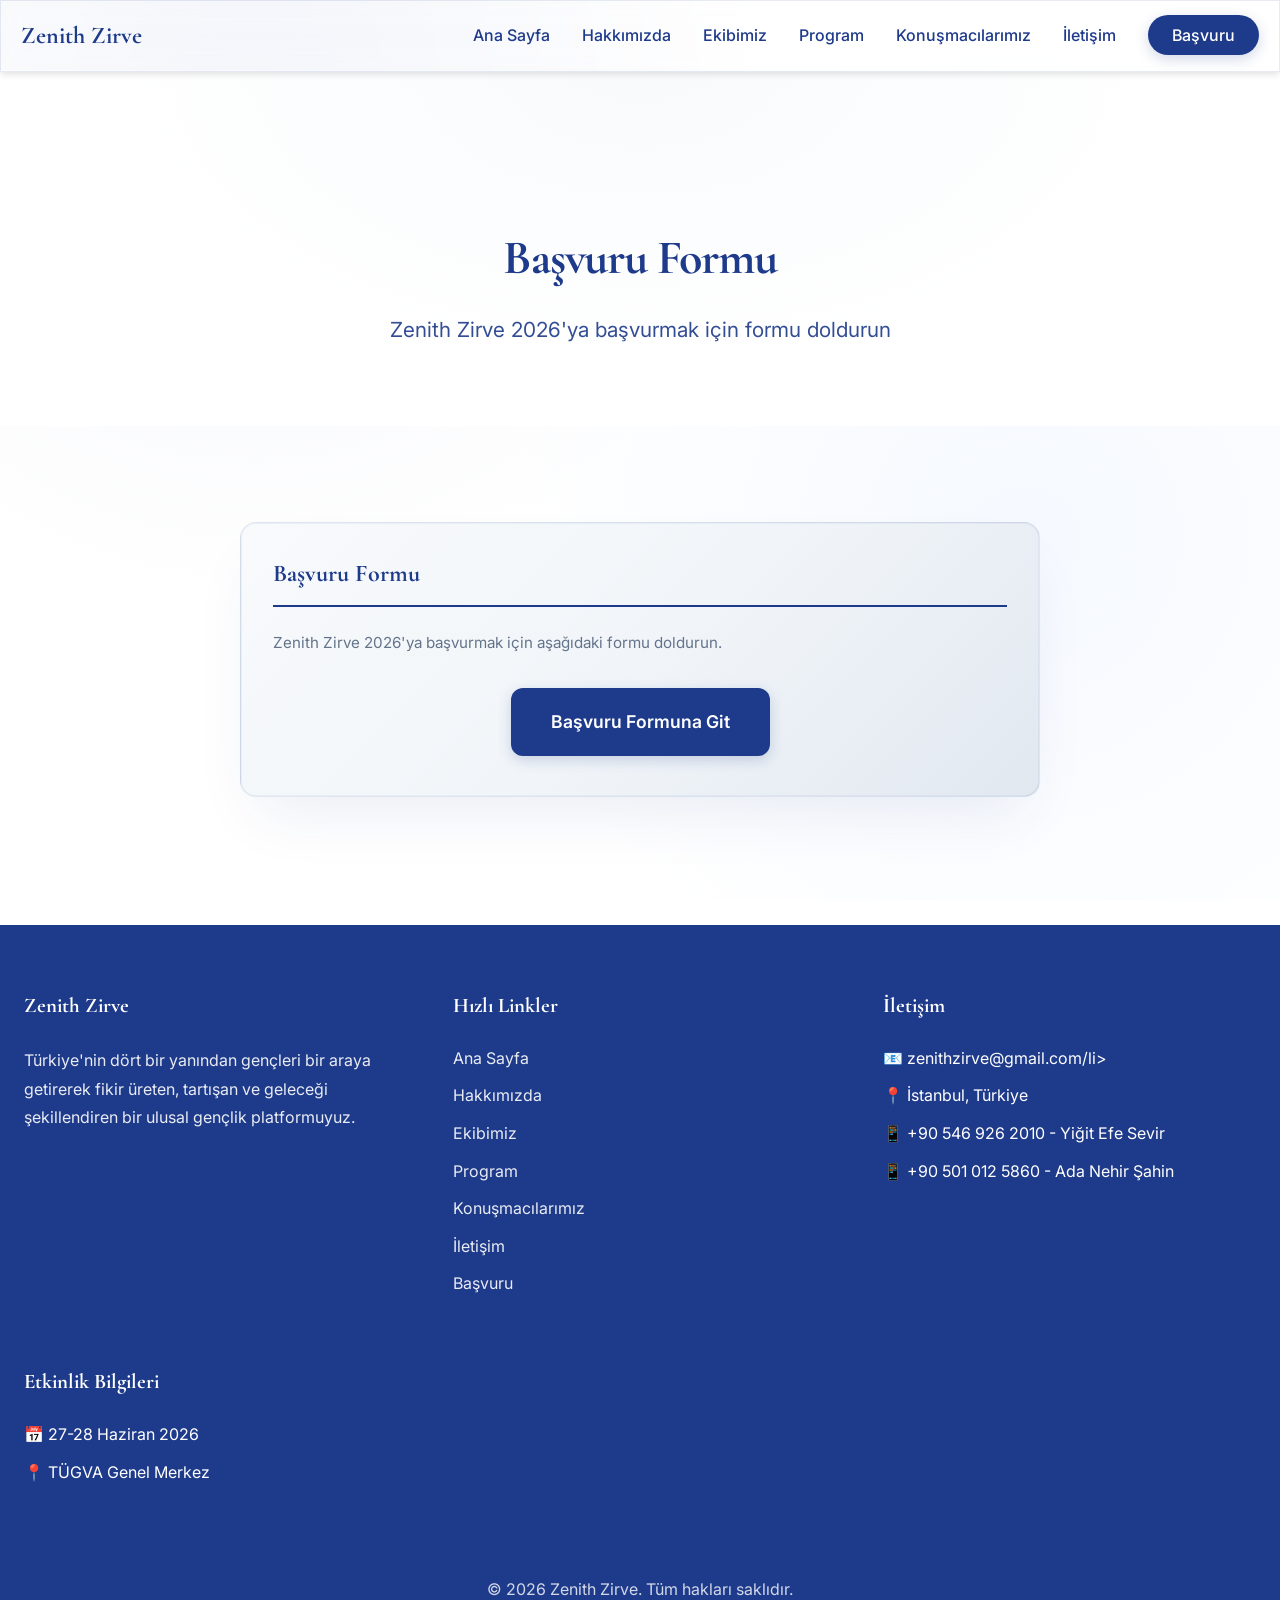
==== commit 2a2d6da4: "İletişim sayfası ekle ve başvuru formunu Google Forms'a yönlendir" ====
--- a/basvuru.html
+++ b/basvuru.html
@@ -23,6 +23,7 @@
                 <li><a href="ekibimiz.html">Ekibimiz</a></li>
                 <li><a href="program.html">Program</a></li>
                 <li><a href="konusmacilarimiz.html">Konuşmacılarımız</a></li>
+                <li><a href="iletisim.html">İletişim</a></li>
                 <li><a href="basvuru.html" class="btn-nav">Başvuru</a></li>
             </ul>
             <div class="hamburger">
@@ -45,114 +46,13 @@
     <section class="section">
         <div class="container">
             <div class="form-container">
-                <form id="applicationForm">
-                    <!-- Kişisel Bilgiler -->
-                    <div class="form-section">
-                        <h2>Kişisel Bilgiler</h2>
-                        <div class="form-grid">
-                            <div class="form-group">
-                                <label for="firstName">Ad *</label>
-                                <input type="text" id="firstName" name="firstName" required>
-                            </div>
-                            <div class="form-group">
-                                <label for="lastName">Soyad *</label>
-                                <input type="text" id="lastName" name="lastName" required>
-                            </div>
-                            <div class="form-group">
-                                <label for="email">E-posta *</label>
-                                <input type="email" id="email" name="email" required>
-                            </div>
-                            <div class="form-group">
-                                <label for="phone">Telefon *</label>
-                                <input type="tel" id="phone" name="phone" required>
-                            </div>
-                            <div class="form-group">
-                                <label for="birthDate">Doğum Tarihi *</label>
-                                <input type="date" id="birthDate" name="birthDate" required>
-                            </div>
-                            <div class="form-group">
-                                <label for="city">Şehir *</label>
-                                <input type="text" id="city" name="city" required>
-                            </div>
-                        </div>
+                <div class="form-section">
+                    <h2>Başvuru Formu</h2>
+                    <p class="form-description">Zenith Zirve 2026'ya başvurmak için aşağıdaki formu doldurun.</p>
+                    <div class="form-submit">
+                        <a href="https://forms.gle/6Lo3GXxGwjF7pdQw5" target="_blank" class="btn btn-primary btn-large">Başvuru Formuna Git</a>
                     </div>
-
-                    <!-- Eğitim Bilgileri -->
-                    <div class="form-section">
-                        <h2>Eğitim Bilgileri</h2>
-                        <div class="form-grid">
-                            <div class="form-group">
-                                <label for="school">Okul *</label>
-                                <input type="text" id="school" name="school" required>
-                            </div>
-                            <div class="form-group">
-                                <label for="grade">Sınıf *</label>
-                                <select id="grade" name="grade" required>
-                                    <option value="">Seçiniz</option>
-                                    <option value="9">9. Sınıf</option>
-                                    <option value="10">10. Sınıf</option>
-                                    <option value="11">11. Sınıf</option>
-                                    <option value="12">12. Sınıf</option>
-                                    <option value="university">Üniversite</option>
-                                </select>
-                            </div>
-                            <div class="form-group full-width">
-                                <label for="department">Bölüm / Alan</label>
-                                <input type="text" id="department" name="department">
-                            </div>
-                        </div>
-                    </div>
-
-                    <!-- Deneyim ve Motivasyon -->
-                    <div class="form-section">
-                        <h2>Deneyim ve Motivasyon</h2>
-                        <div class="form-group full-width">
-                            <label for="experience">Daha önce katıldığınız benzer etkinlikler var mı?</label>
-                            <textarea id="experience" name="experience" rows="3"></textarea>
-                        </div>
-                        <div class="form-group full-width">
-                            <label for="motivation">Neden Zenith Zirve'ye katılmak istiyorsunuz? *</label>
-                            <textarea id="motivation" name="motivation" rows="4" required></textarea>
-                        </div>
-                        <div class="form-group full-width">
-                            <label for="expectations">Etkinlikten beklentileriniz nelerdir?</label>
-                            <textarea id="expectations" name="expectations" rows="3"></textarea>
-                        </div>
-                    </div>
-
-                    <!-- Ek Bilgiler -->
-                    <div class="form-section">
-                        <h2>Ek Bilgiler</h2>
-                        <div class="form-group">
-                            <label for="howDidYouHear">Bizi nasıl duydunuz?</label>
-                            <select id="howDidYouHear" name="howDidYouHear">
-                                <option value="">Seçiniz</option>
-                                <option value="socialMedia">Sosyal Medya</option>
-                                <option value="friend">Arkadaş/Akraba</option>
-                                <option value="school">Okul</option>
-                                <option value="website">Web Sitesi</option>
-                                <option value="other">Diğer</option>
-                            </select>
-                        </div>
-                        <div class="form-group">
-                            <label>
-                                <input type="checkbox" name="newsletter" id="newsletter">
-                                Haber bülteni almak istiyorum
-                            </label>
-                        </div>
-                        <div class="form-group">
-                            <label>
-                                <input type="checkbox" name="agreement" id="agreement" required>
-                                <a href="#" style="color: var(--primary-color);">Kullanım şartlarını</a> ve <a href="#" style="color: var(--primary-color);">gizlilik politikasını</a> okudum ve kabul ediyorum *
-                            </label>
-                        </div>
-                    </div>
-
-                    <!-- Submit Button -->
-                    <div class="form-submit">
-                        <button type="submit" class="btn btn-primary btn-large">Başvuruyu Gönder</button>
-                    </div>
-                </form>
+                </div>
             </div>
         </div>
     </section>
@@ -173,6 +73,7 @@
                         <li><a href="ekibimiz.html">Ekibimiz</a></li>
                         <li><a href="program.html">Program</a></li>
                         <li><a href="konusmacilarimiz.html">Konuşmacılarımız</a></li>
+                        <li><a href="iletisim.html">İletişim</a></li>
                         <li><a href="basvuru.html">Başvuru</a></li>
                     </ul>
                 </div>
--- a/styles.css
+++ b/styles.css
@@ -878,7 +878,7 @@
 .image-placeholder-circle-large {
     width: 250px;
     height: 250px;
-    background: linear-gradient(135deg, var(--primary-color) 0%, var(--primary-dark) 100%);
+    background: linear-gradient(135deg, var(--primary) 0%, var(--neon) 100%);
     border-radius: 50%;
     display: flex;
     align-items: center;
@@ -888,6 +888,15 @@
 .image-placeholder-circle-large span {
     font-size: 6rem;
     color: white;
+}
+
+.keynote-photo {
+    width: 250px;
+    height: 250px;
+    object-fit: cover;
+    border-radius: 50%;
+    border: 4px solid var(--primary);
+    box-shadow: 0 8px 24px rgba(30, 58, 138, 0.2);
 }
 
 .keynote-info .keynote-badge {
@@ -981,6 +990,23 @@
 .speaker-avatar span {
     font-size: 4rem;
     color: white;
+}
+
+.speaker-photo {
+    width: 120px;
+    height: 120px;
+    object-fit: cover;
+    border-radius: 50%;
+    border: 3px solid var(--primary);
+    box-shadow: 0 4px 16px rgba(30, 58, 138, 0.15);
+}
+
+.speaker-photo[src*="emircanturan"] {
+    object-position: center 30%;
+}
+
+.speaker-photo[src*="halenurkutuk"] {
+    object-position: center 30%;
 }
 
 .speaker-card h3 {
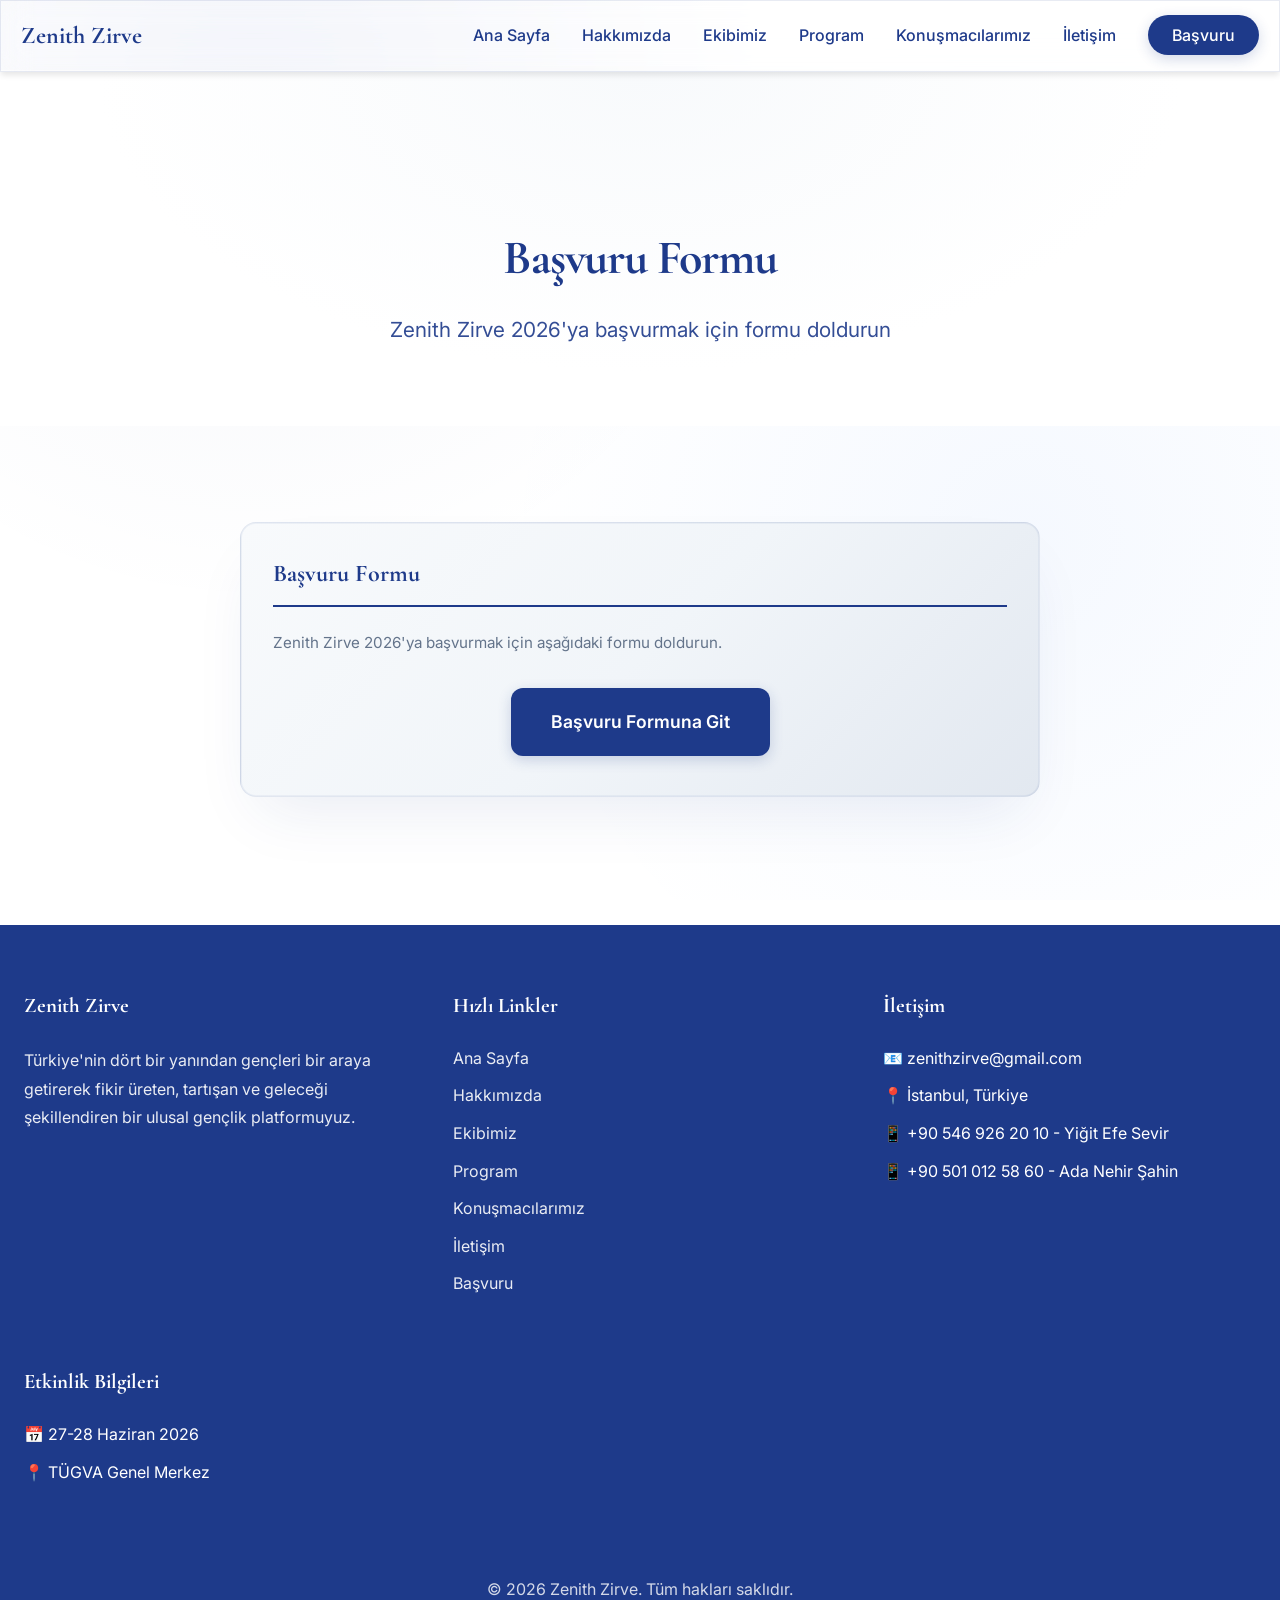
==== commit 91747e16: "Ulaşım bilgilerini güncelle ve telefon numaralarını düzelt" ====
--- a/basvuru.html
+++ b/basvuru.html
@@ -50,7 +50,7 @@
                     <h2>Başvuru Formu</h2>
                     <p class="form-description">Zenith Zirve 2026'ya başvurmak için aşağıdaki formu doldurun.</p>
                     <div class="form-submit">
-                        <a href="https://forms.gle/6Lo3GXxGwjF7pdQw5" target="_blank" class="btn btn-primary btn-large">Başvuru Formuna Git</a>
+                        <a href="https://forms.gle/WY216SYQzi5fsxup6" target="_blank" class="btn btn-primary btn-large">Başvuru Formuna Git</a>
                     </div>
                 </div>
             </div>
@@ -80,10 +80,10 @@
                 <div class="footer-section">
                     <h3>İletişim</h3>
                     <ul>
-                        <li>📧 zenithzirve@gmail.com/li>
+                        <li>📧 zenithzirve@gmail.com</li>
                         <li>📍 İstanbul, Türkiye</li>
-                        <li>📱 +90 546 926 2010 - Yiğit Efe Sevir</li>
-                        <li>📱 +90 501 012 5860 - Ada Nehir Şahin</li>  
+                        <li>📱 +90 546 926 20 10 - Yiğit Efe Sevir</li>
+                        <li>📱 +90 501 012 58 60 - Ada Nehir Şahin</li>  
                     </ul>
                 </div>
                 <div class="footer-section">
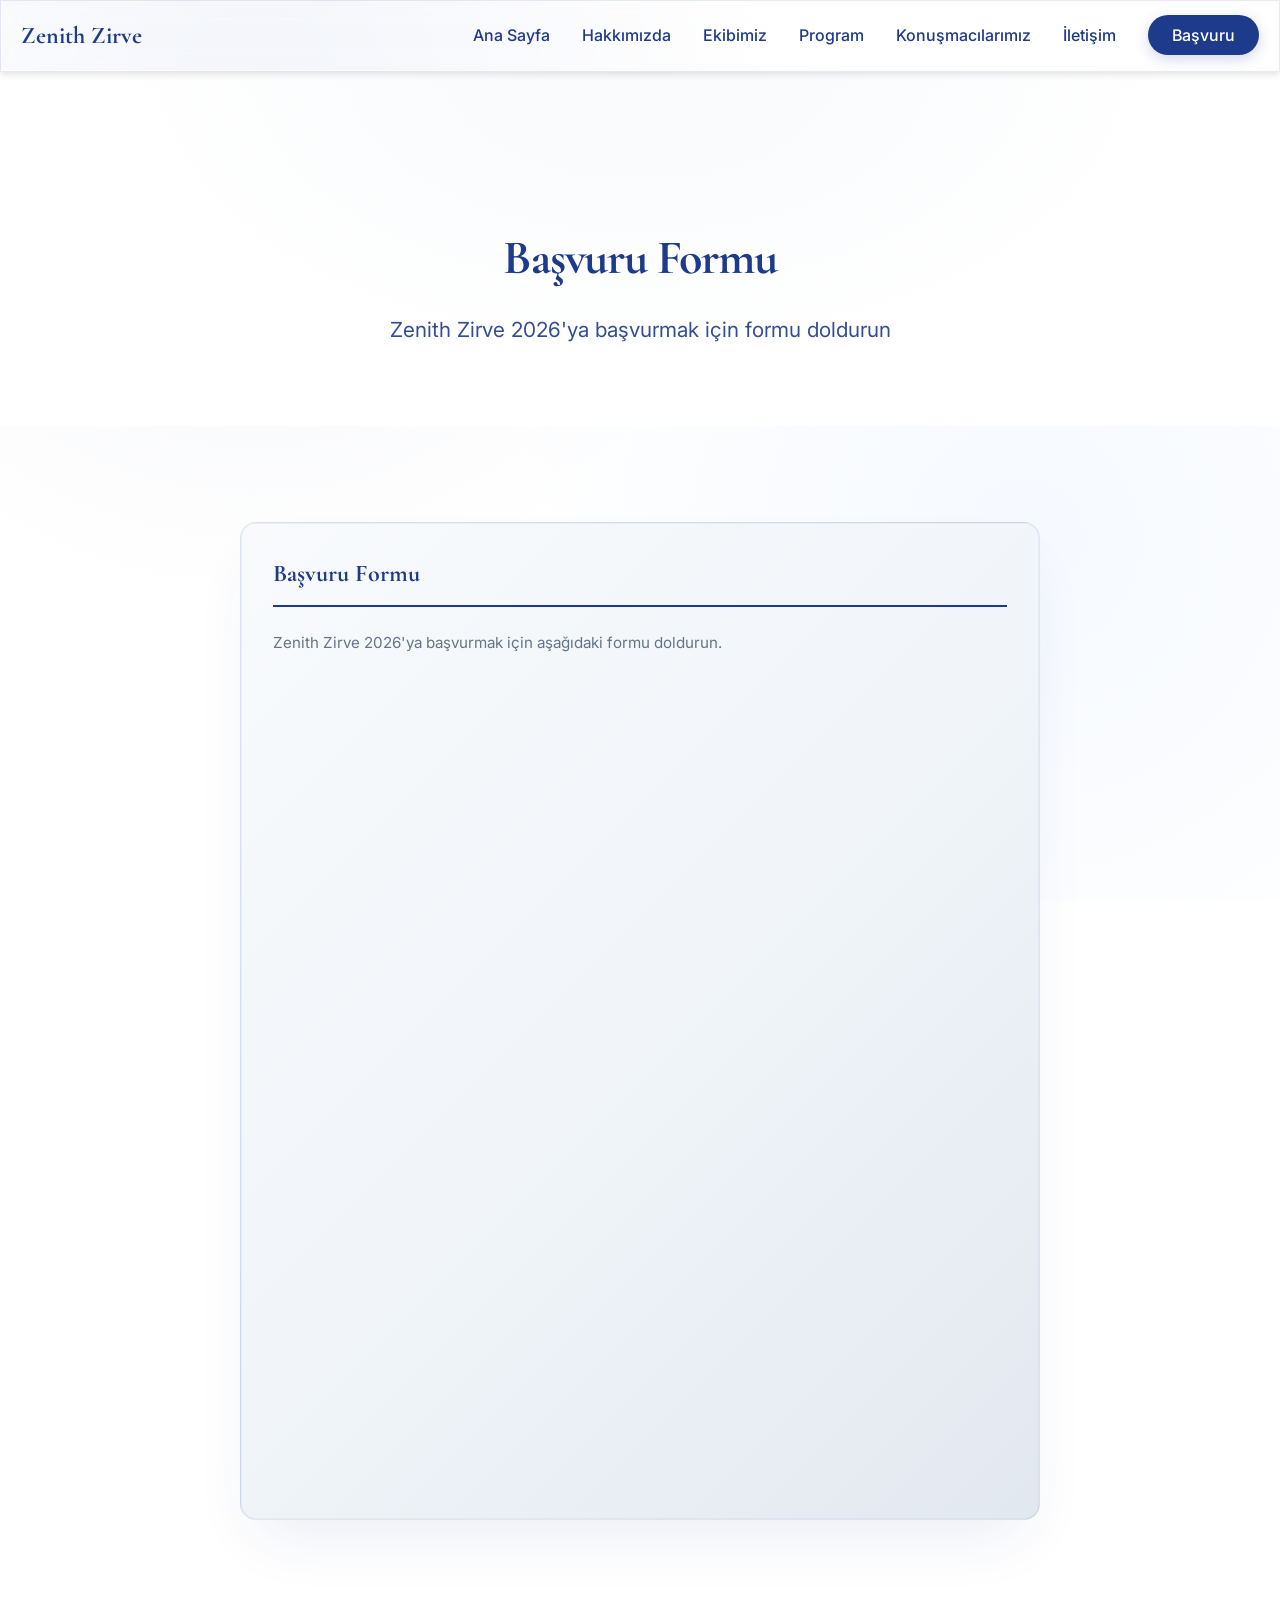
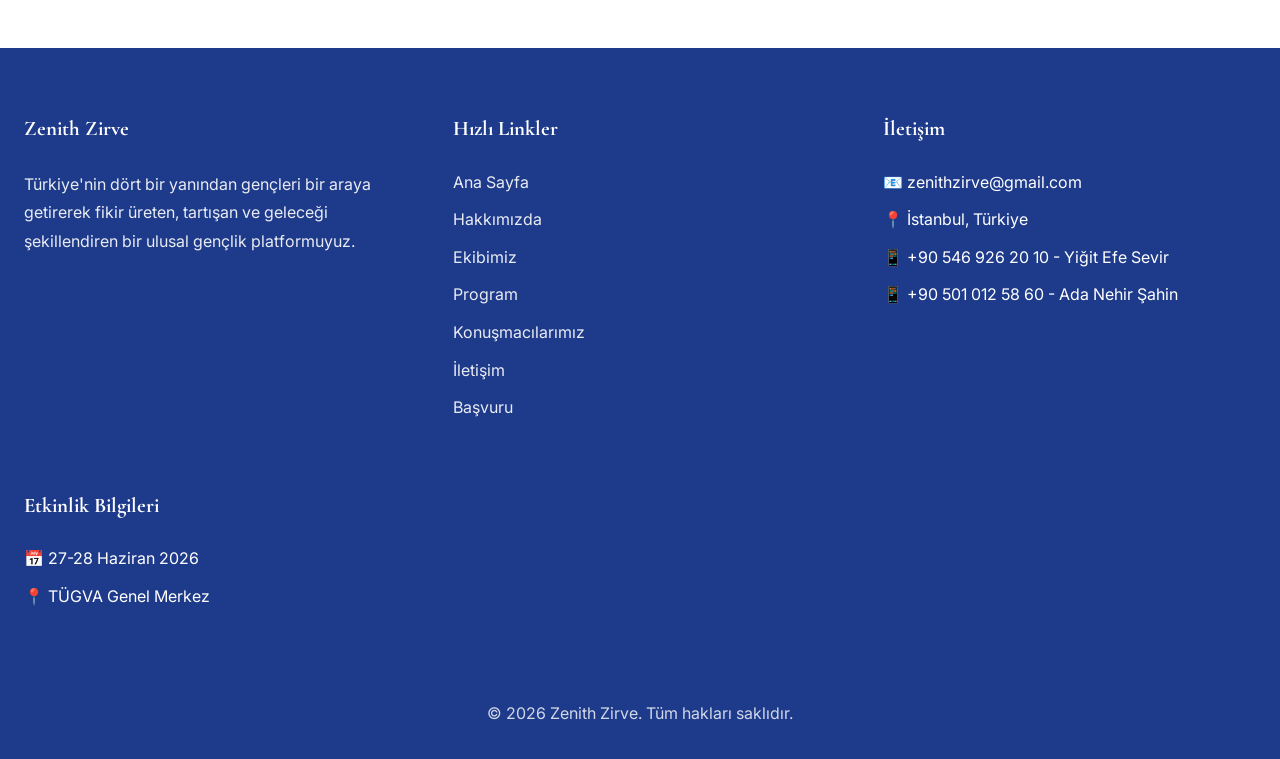
==== commit 2a5bb678: "Başvuru formunu Google Forms embed olarak güncelle" ====
--- a/basvuru.html
+++ b/basvuru.html
@@ -49,8 +49,15 @@
                 <div class="form-section">
                     <h2>Başvuru Formu</h2>
                     <p class="form-description">Zenith Zirve 2026'ya başvurmak için aşağıdaki formu doldurun.</p>
-                    <div class="form-submit">
-                        <a href="https://forms.gle/WY216SYQzi5fsxup6" target="_blank" class="btn btn-primary btn-large">Başvuru Formuna Git</a>
+                    <div class="form-embed">
+                        <iframe 
+                            src="https://docs.google.com/forms/d/e/1FAIpQLSd7YixJOhh9r6LOO_IEQQcuHFHZbSugm5MYGgUiO9AQPXHugA/viewform?usp=dialog" 
+                            width="100%" 
+                            height="800" 
+                            style="border:0; border-radius: 16px;" 
+                            allowfullscreen="" 
+                            loading="lazy">
+                        </iframe>
                     </div>
                 </div>
             </div>
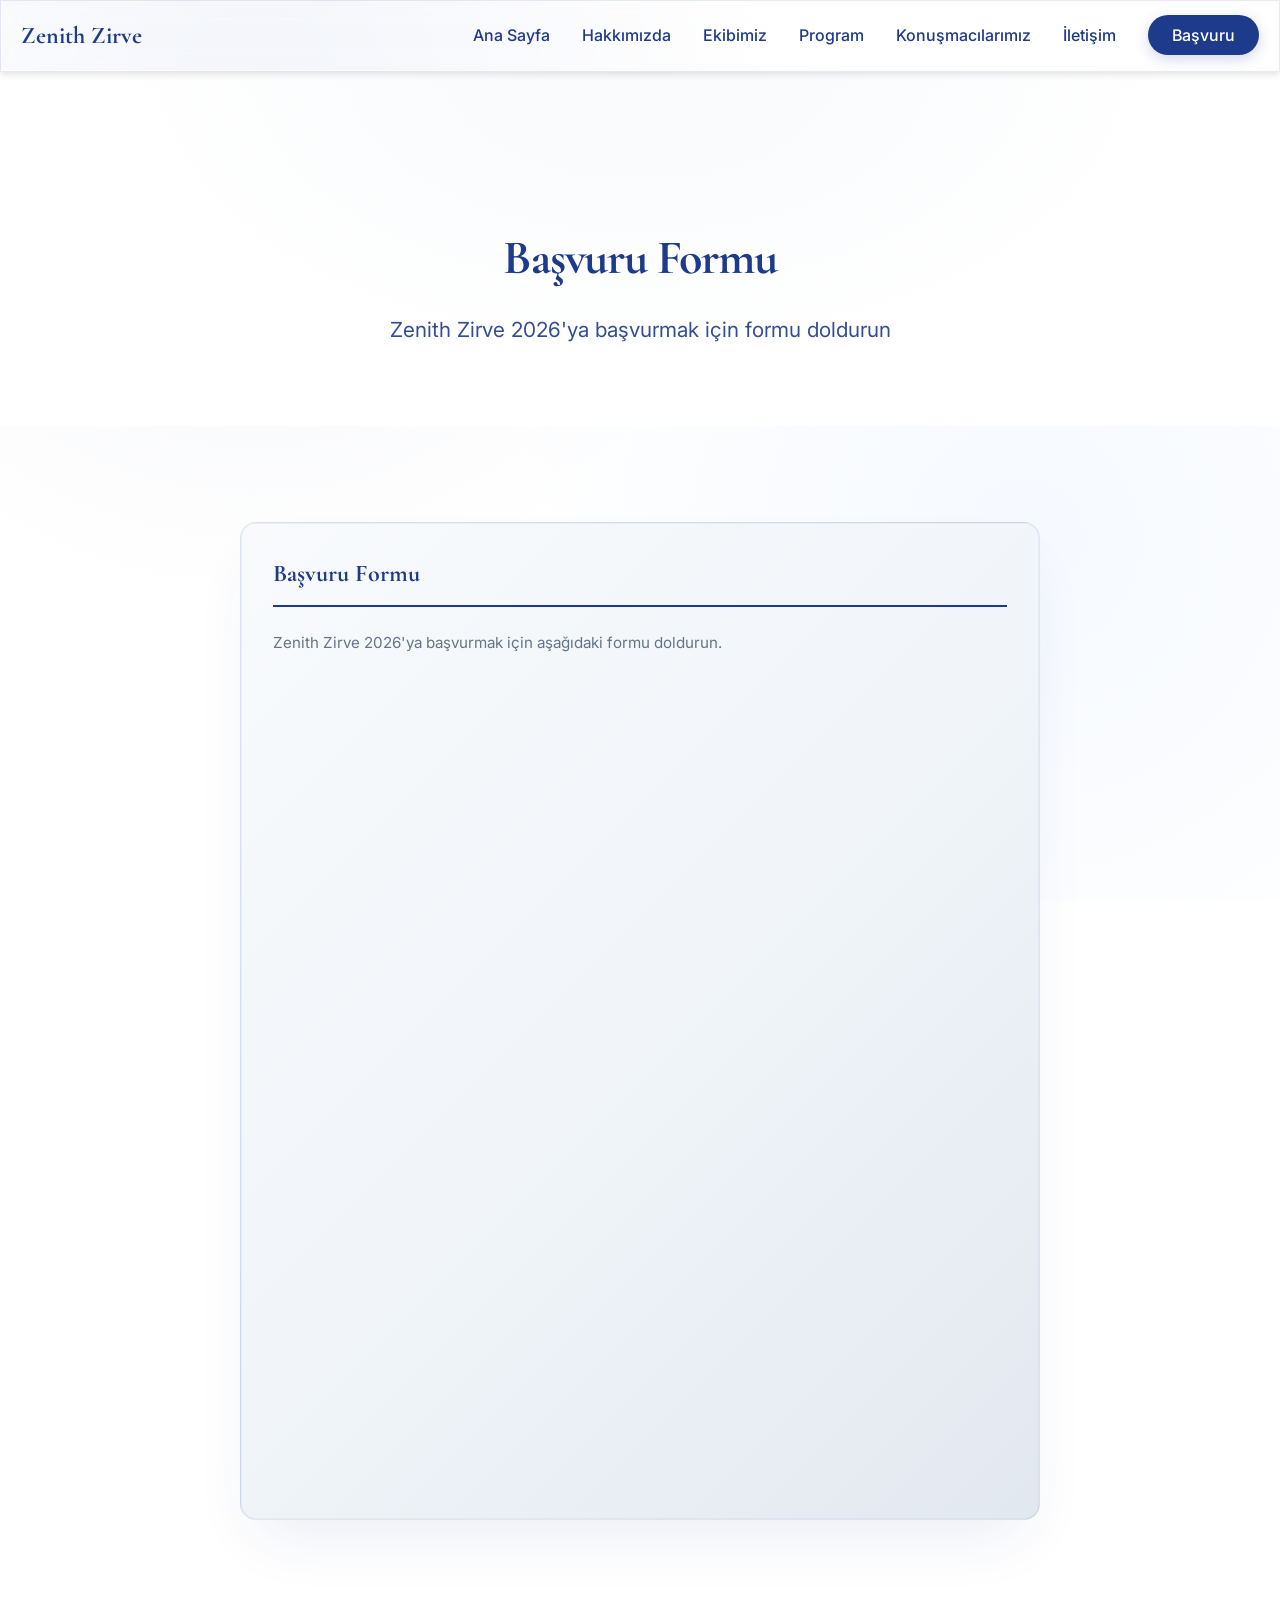
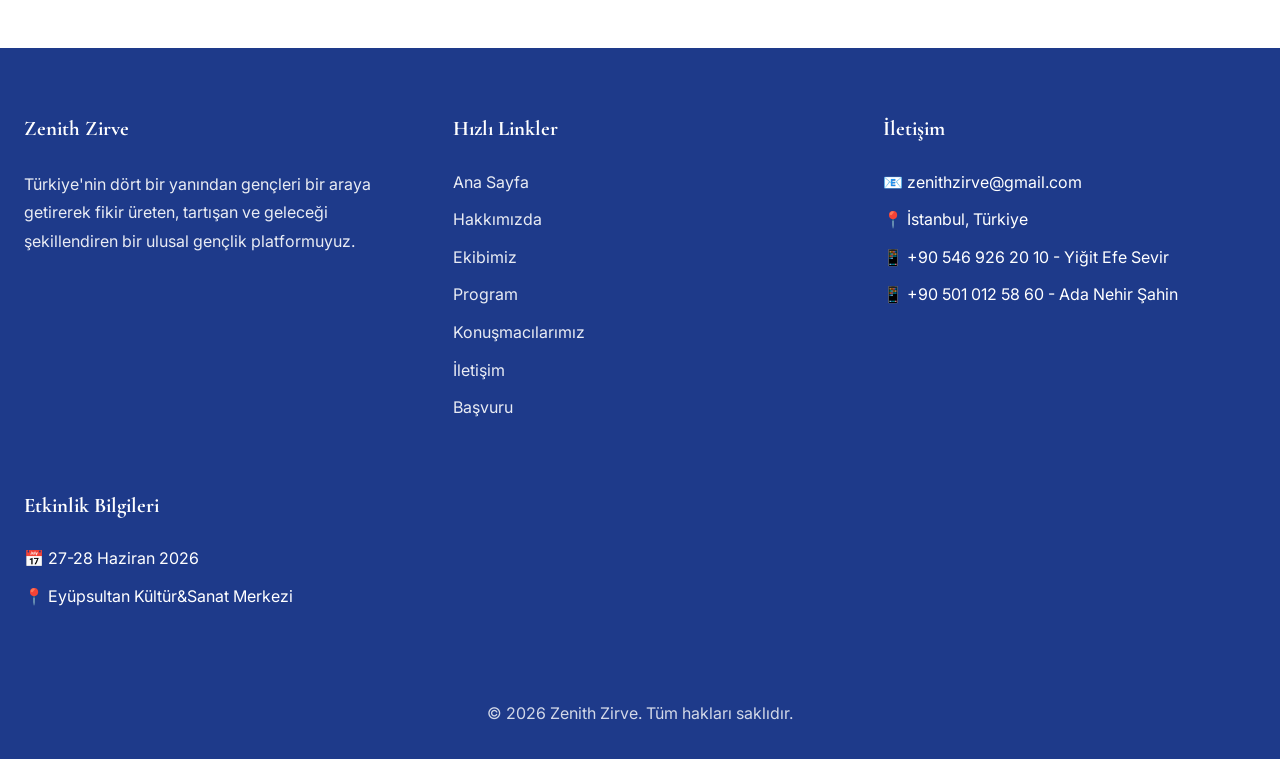
==== commit dc61d202: "Zenith Zirve 2026 yazısının rengini lacivert yap" ====
--- a/basvuru.html
+++ b/basvuru.html
@@ -97,7 +97,7 @@
                     <h3>Etkinlik Bilgileri</h3>
                     <ul>
                         <li>📅 27-28 Haziran 2026</li>
-                        <li>📍 TÜGVA Genel Merkez</li>
+                        <li>📍 Eyüpsultan Kültür&Sanat Merkezi</li>
                     </ul>
                 </div>
             </div>
--- a/styles.css
+++ b/styles.css
@@ -545,6 +545,7 @@
 .placeholder-content p {
     font-size: 1.5rem;
     font-weight: 600;
+    color: var(--navy-1);
 }
 
 /* Values Grid */
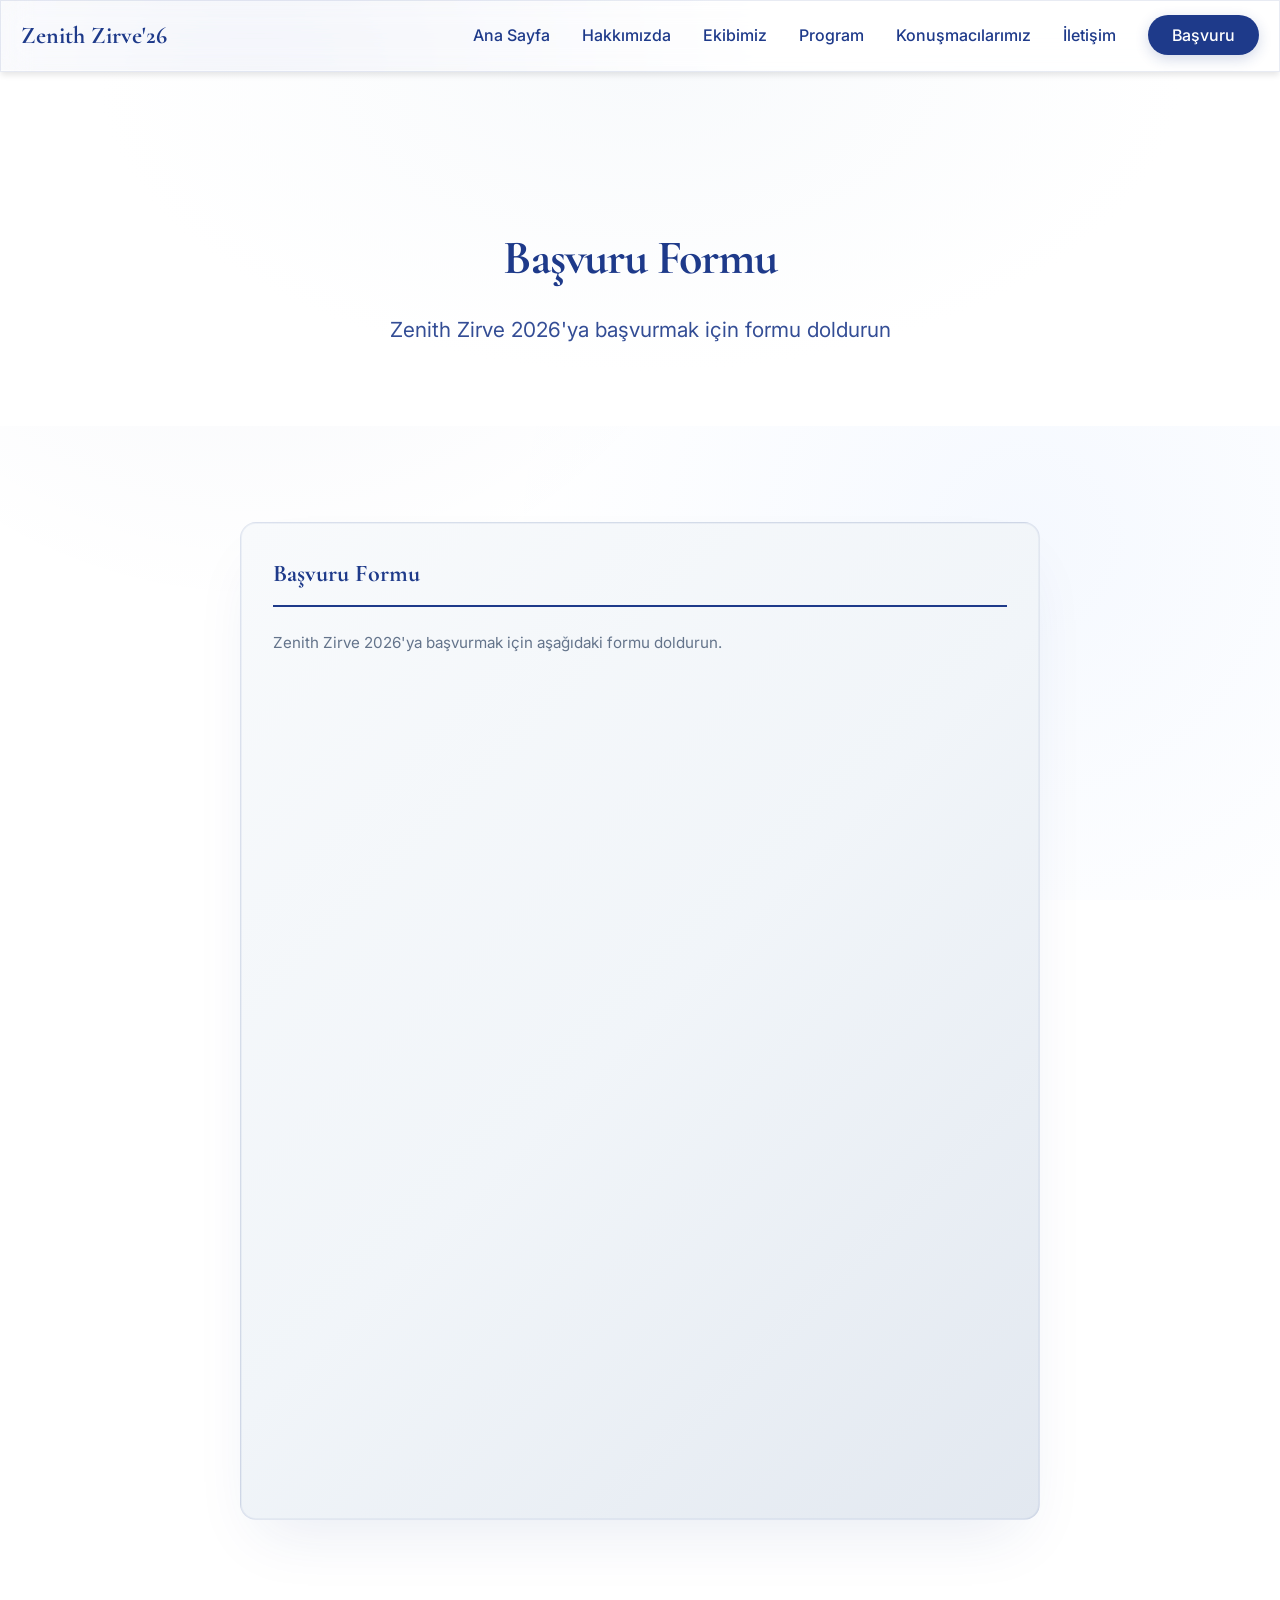
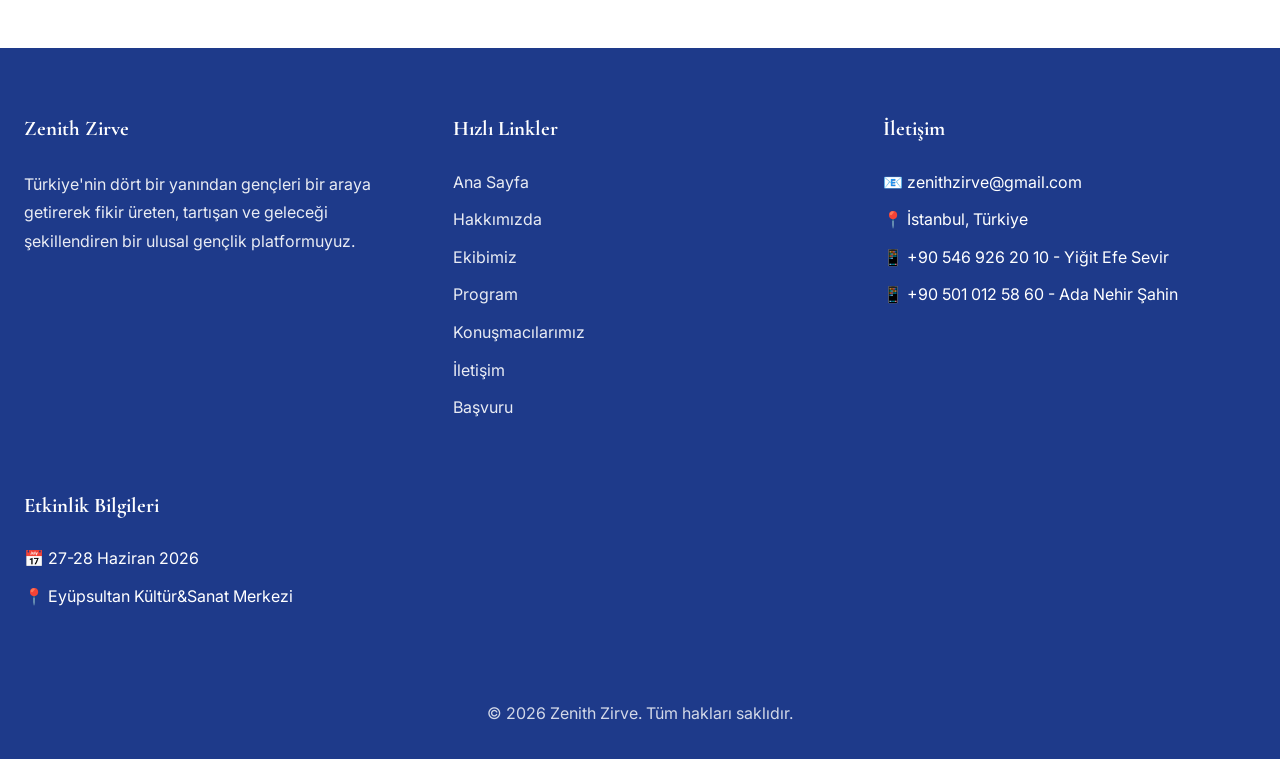
==== commit 4d6b08fe: "Marka adını Zenith Zirve'26 olarak güncelle" ====
--- a/basvuru.html
+++ b/basvuru.html
@@ -3,9 +3,10 @@
 <head>
     <meta charset="UTF-8">
     <meta name="viewport" content="width=device-width, initial-scale=1.0">
-    <title>Başvuru - Zenith Zirve</title>
+    <title>Başvuru - Zenith Zirve'26</title>
     <meta name="description" content="Zenith Zirve 2026'ya başvurun. Türkiye'nin en büyük zirve etkinliğine katılın.">
     <link rel="stylesheet" href="styles.css">
+    <link rel="icon" href="favicon.ico" type="image/x-icon">
     <link rel="preconnect" href="https://fonts.googleapis.com">
     <link rel="preconnect" href="https://fonts.gstatic.com" crossorigin>
     <link href="https://fonts.googleapis.com/css2?family=Cormorant+Garamond:wght@400;500;600;700&family=Inter:wght@300;400;500;600;700;800&display=swap" rel="stylesheet">
@@ -15,7 +16,7 @@
     <nav class="navbar">
         <div class="container">
             <div class="nav-brand">
-                <a href="index.html">Zenith Zirve</a>
+                <a href="index.html">Zenith Zirve'26</a>
             </div>
             <ul class="nav-menu">
                 <li><a href="index.html">Ana Sayfa</a></li>
--- a/styles.css
+++ b/styles.css
@@ -590,7 +590,10 @@
 
 /* Goals List */
 .goals-list {
-    max-width: 800px;
+    display: grid;
+    grid-template-columns: repeat(2, 1fr);
+    gap: 2rem;
+    max-width: 1200px;
     margin: 0 auto;
 }
 
@@ -603,9 +606,14 @@
     -webkit-backdrop-filter: blur(14px) saturate(140%);
     border: 1px solid var(--glass-border);
     border-radius: 16px;
-    margin-bottom: 1.5rem;
     box-shadow: var(--shadow-card);
     align-items: flex-start;
+}
+
+.goal-item:nth-child(5) {
+    grid-column: 1 / -1;
+    max-width: 600px;
+    margin: 0 auto;
 }
 
 .goal-number {
@@ -851,6 +859,33 @@
     line-height: 1.6;
 }
 
+.program-speaker {
+    display: flex;
+    gap: 1rem;
+    align-items: center;
+    margin-bottom: 0.5rem;
+}
+
+.program-speaker-photo {
+    width: 50px;
+    height: 50px;
+    border-radius: 50%;
+    object-fit: cover;
+    border: 2px solid var(--primary);
+}
+
+.speaker-name {
+    color: var(--foreground);
+    font-weight: 600;
+    margin-bottom: 0.25rem !important;
+}
+
+.speaker-title {
+    color: var(--muted-foreground);
+    font-size: 0.9rem;
+    margin-bottom: 0 !important;
+}
+
 /* Keynote Section */
 .keynote-section {
     max-width: 1000px;
@@ -994,6 +1029,15 @@
 }
 
 .speaker-photo {
+    width: 120px;
+    height: 120px;
+    object-fit: cover;
+    border-radius: 50%;
+    border: 3px solid var(--primary);
+    box-shadow: 0 4px 16px rgba(30, 58, 138, 0.15);
+}
+
+.team-photo {
     width: 120px;
     height: 120px;
     object-fit: cover;
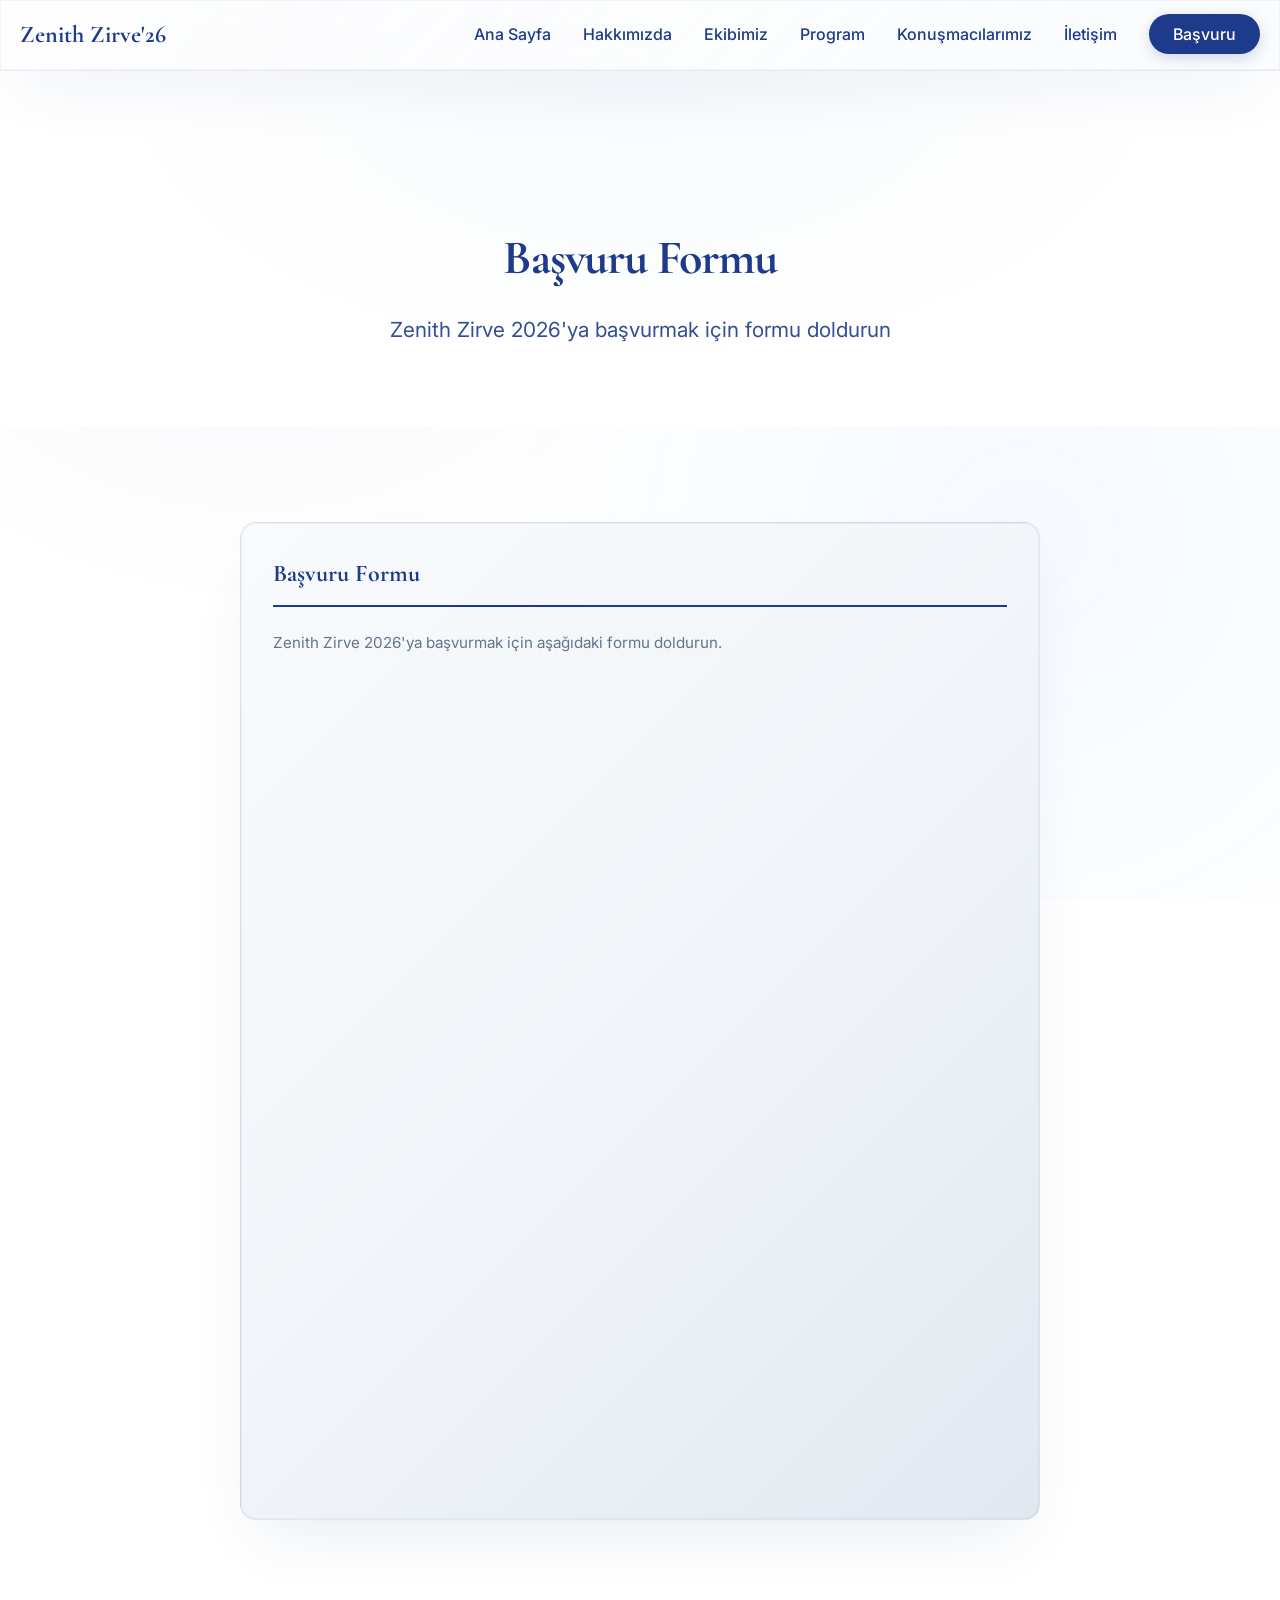
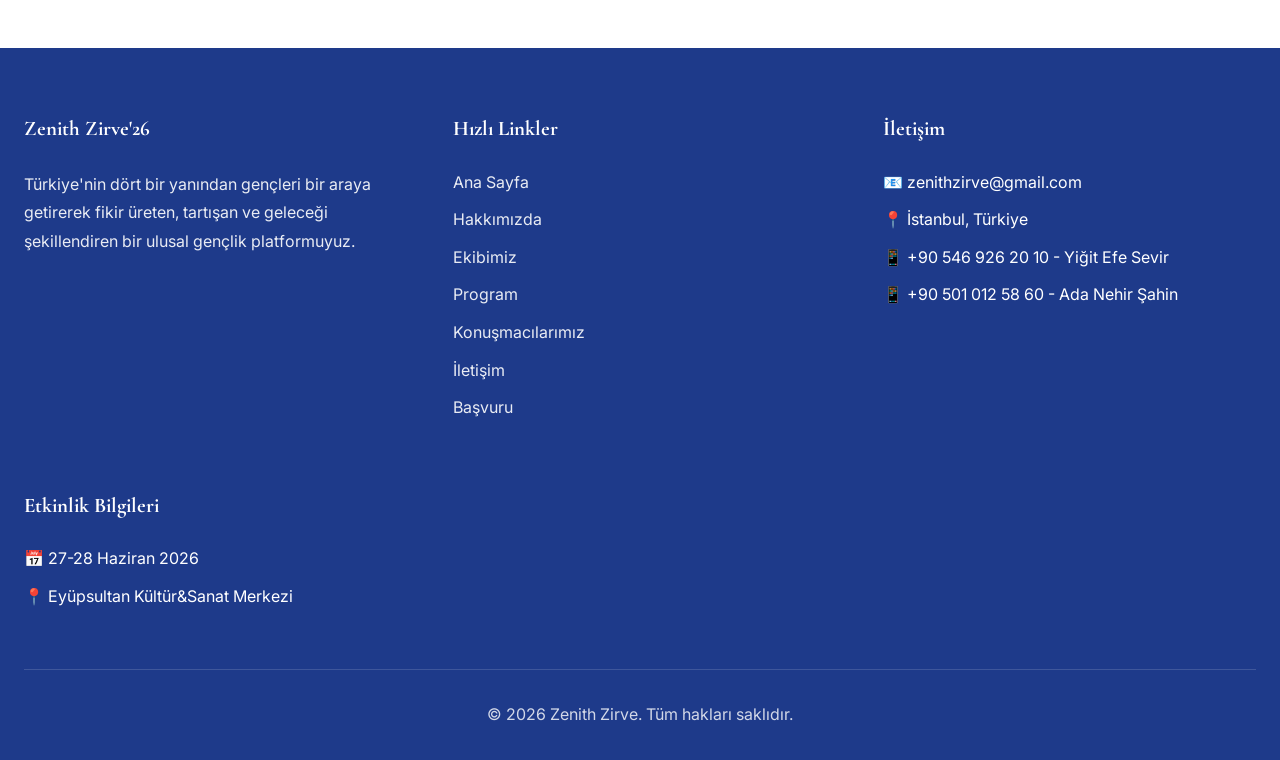
==== commit b8c2026f: "Siteyi profesyonellestir: hata duzeltmeleri, erisilebilirlik ve SEO - Yazim/marka tutarsizliklarini " ====
--- a/basvuru.html
+++ b/basvuru.html
@@ -3,22 +3,41 @@
 <head>
     <meta charset="UTF-8">
     <meta name="viewport" content="width=device-width, initial-scale=1.0">
-    <title>Başvuru - Zenith Zirve'26</title>
-    <meta name="description" content="Zenith Zirve 2026'ya başvurun. Türkiye'nin en büyük zirve etkinliğine katılın.">
+    <title>Başvuru | Zenith Zirve'26</title>
+    <meta name="description" content="Zenith Zirve'26'ya başvurun. 27-28 Haziran 2026 tarihlerinde gerçekleşecek ulusal gençlik zirvesinde yerinizi ayırtın.">
+    <meta name="author" content="Zenith Zirve">
+    <meta name="theme-color" content="#1e3a8a">
+    <link rel="canonical" href="https://01gokturk552.github.io/zenithzirve/basvuru.html">
+
+    <!-- Open Graph / Sosyal Medya -->
+    <meta property="og:type" content="website">
+    <meta property="og:site_name" content="Zenith Zirve'26">
+    <meta property="og:locale" content="tr_TR">
+    <meta property="og:title" content="Başvuru | Zenith Zirve'26">
+    <meta property="og:description" content="27-28 Haziran 2026 tarihlerinde gerçekleşecek ulusal gençlik zirvesinde yerinizi ayırtın.">
+    <meta property="og:url" content="https://01gokturk552.github.io/zenithzirve/basvuru.html">
+    <meta property="og:image" content="https://01gokturk552.github.io/zenithzirve/zenithzirve.png">
+    <meta name="twitter:card" content="summary_large_image">
+    <meta name="twitter:title" content="Başvuru | Zenith Zirve'26">
+    <meta name="twitter:description" content="Zenith Zirve'26'ya başvurun ve yerinizi ayırtın.">
+    <meta name="twitter:image" content="https://01gokturk552.github.io/zenithzirve/zenithzirve.png">
+
     <link rel="stylesheet" href="styles.css">
     <link rel="icon" href="favicon.ico" type="image/x-icon">
+    <link rel="apple-touch-icon" href="zenithzirve.png">
     <link rel="preconnect" href="https://fonts.googleapis.com">
     <link rel="preconnect" href="https://fonts.gstatic.com" crossorigin>
     <link href="https://fonts.googleapis.com/css2?family=Cormorant+Garamond:wght@400;500;600;700&family=Inter:wght@300;400;500;600;700;800&display=swap" rel="stylesheet">
 </head>
 <body>
+    <a class="skip-link" href="#main">İçeriğe geç</a>
     <!-- Navigasyon -->
-    <nav class="navbar">
+    <nav class="navbar" aria-label="Ana navigasyon">
         <div class="container">
             <div class="nav-brand">
                 <a href="index.html">Zenith Zirve'26</a>
             </div>
-            <ul class="nav-menu">
+            <ul class="nav-menu" id="navMenu">
                 <li><a href="index.html">Ana Sayfa</a></li>
                 <li><a href="hakkimizda.html">Hakkımızda</a></li>
                 <li><a href="ekibimiz.html">Ekibimiz</a></li>
@@ -27,14 +46,15 @@
                 <li><a href="iletisim.html">İletişim</a></li>
                 <li><a href="basvuru.html" class="btn-nav">Başvuru</a></li>
             </ul>
-            <div class="hamburger">
+            <button class="hamburger" type="button" aria-label="Menüyü aç/kapat" aria-expanded="false" aria-controls="navMenu">
                 <span></span>
                 <span></span>
                 <span></span>
-            </div>
+            </button>
         </div>
     </nav>
 
+    <main id="main">
     <!-- Page Header -->
     <section class="page-header">
         <div class="container">
@@ -51,12 +71,13 @@
                     <h2>Başvuru Formu</h2>
                     <p class="form-description">Zenith Zirve 2026'ya başvurmak için aşağıdaki formu doldurun.</p>
                     <div class="form-embed">
-                        <iframe 
-                            src="https://docs.google.com/forms/d/e/1FAIpQLSd7YixJOhh9r6LOO_IEQQcuHFHZbSugm5MYGgUiO9AQPXHugA/viewform?usp=dialog" 
-                            width="100%" 
-                            height="800" 
-                            style="border:0; border-radius: 16px;" 
-                            allowfullscreen="" 
+                        <iframe
+                            title="Zenith Zirve'26 başvuru formu"
+                            src="https://docs.google.com/forms/d/e/1FAIpQLSd7YixJOhh9r6LOO_IEQQcuHFHZbSugm5MYGgUiO9AQPXHugA/viewform?usp=dialog"
+                            width="100%"
+                            height="800"
+                            style="border:0; border-radius: 16px;"
+                            allowfullscreen=""
                             loading="lazy">
                         </iframe>
                     </div>
@@ -64,13 +85,14 @@
             </div>
         </div>
     </section>
+    </main>
 
     <!-- Footer -->
     <footer class="footer">
         <div class="container">
             <div class="footer-grid">
                 <div class="footer-section">
-                    <h3>Zenith Zirve</h3>
+                    <h3>Zenith Zirve'26</h3>
                     <p>Türkiye'nin dört bir yanından gençleri bir araya getirerek fikir üreten, tartışan ve geleceği şekillendiren bir ulusal gençlik platformuyuz.</p>
                 </div>
                 <div class="footer-section">
--- a/styles.css
+++ b/styles.css
@@ -3,6 +3,55 @@
     margin: 0;
     padding: 0;
     box-sizing: border-box;
+}
+
+html {
+    scroll-behavior: smooth;
+    scroll-padding-top: 90px;
+}
+
+img {
+    max-width: 100%;
+    display: block;
+}
+
+/* Klavye ile gezinme için odak göstergesi */
+:focus-visible {
+    outline: 3px solid var(--secondary);
+    outline-offset: 2px;
+    border-radius: 4px;
+}
+
+/* İçeriğe atla bağlantısı (ekran okuyucu / klavye erişilebilirliği) */
+.skip-link {
+    position: absolute;
+    left: -9999px;
+    top: 0;
+    z-index: 2000;
+    background: var(--primary);
+    color: var(--primary-foreground);
+    padding: 0.75rem 1.25rem;
+    border-radius: 0 0 8px 0;
+    font-weight: 600;
+    text-decoration: none;
+}
+
+.skip-link:focus {
+    left: 0;
+}
+
+/* Hareket azaltma tercihi olan kullanıcılar için animasyonları kapat */
+@media (prefers-reduced-motion: reduce) {
+    html {
+        scroll-behavior: auto;
+    }
+    *,
+    *::before,
+    *::after {
+        animation-duration: 0.01ms !important;
+        animation-iteration-count: 1 !important;
+        transition-duration: 0.01ms !important;
+    }
 }
 
 :root {
@@ -41,11 +90,19 @@
     line-height: 1.6;
     color: var(--foreground);
     background-color: var(--background);
+    -webkit-font-smoothing: antialiased;
+    -moz-osx-font-smoothing: grayscale;
+}
+
+/* Sabit, jank yaratmayan arka plan ışıltısı */
+body::before {
+    content: '';
+    position: fixed;
+    inset: 0;
+    z-index: -1;
+    pointer-events: none;
     background-image: radial-gradient(circle at 20% 10%, rgba(30, 58, 138, 0.05) 0%, transparent 40%),
                       radial-gradient(circle at 80% 60%, rgba(59, 130, 246, 0.05) 0%, transparent 45%);
-    background-attachment: fixed;
-    -webkit-font-smoothing: antialiased;
-    -moz-osx-font-smoothing: grayscale;
 }
 
 .container {
@@ -56,16 +113,22 @@
 
 /* Navigasyon */
 .navbar {
-    background-color: var(--glass-bg);
+    background: var(--glass-bg);
     backdrop-filter: blur(14px) saturate(140%);
     -webkit-backdrop-filter: blur(14px) saturate(140%);
-    border: 1px solid var(--glass-border);
+    border-bottom: 1px solid var(--glass-border);
     box-shadow: var(--shadow-card);
     position: fixed;
     top: 0;
     left: 0;
     right: 0;
     z-index: 1000;
+    transition: box-shadow 0.3s ease, background 0.3s ease;
+}
+
+.navbar.scrolled {
+    background: linear-gradient(135deg, rgba(255, 255, 255, 0.92), rgba(248, 250, 252, 0.88));
+    box-shadow: 0 8px 30px -12px rgba(30, 58, 138, 0.25);
 }
 
 .navbar .container {
@@ -95,6 +158,29 @@
     text-decoration: none;
     font-weight: 500;
     transition: color 0.3s;
+}
+
+.nav-menu a:not(.btn-nav) {
+    position: relative;
+}
+
+.nav-menu a:not(.btn-nav)::after {
+    content: '';
+    position: absolute;
+    left: 0;
+    bottom: -6px;
+    width: 100%;
+    height: 2px;
+    background: var(--primary);
+    border-radius: 2px;
+    transform: scaleX(0);
+    transform-origin: left;
+    transition: transform 0.3s ease;
+}
+
+.nav-menu a:not(.btn-nav):hover::after,
+.nav-menu a:not(.btn-nav).active::after {
+    transform: scaleX(1);
 }
 
 .nav-menu a:hover,
@@ -122,13 +208,30 @@
     flex-direction: column;
     cursor: pointer;
     gap: 4px;
+    background: none;
+    border: none;
+    padding: 4px;
 }
 
 .hamburger span {
+    display: block;
     width: 25px;
     height: 3px;
+    border-radius: 2px;
     background-color: var(--foreground);
-    transition: 0.3s;
+    transition: transform 0.3s ease, opacity 0.3s ease;
+}
+
+.hamburger.active span:nth-child(1) {
+    transform: translateY(7px) rotate(45deg);
+}
+
+.hamburger.active span:nth-child(2) {
+    opacity: 0;
+}
+
+.hamburger.active span:nth-child(3) {
+    transform: translateY(-7px) rotate(-45deg);
 }
 
 /* Hero Section */
@@ -523,12 +626,12 @@
     width: 100%;
     max-width: 400px;
     height: 400px;
-    background: linear-gradient(135deg, var(--primary-color) 0%, var(--primary-dark) 100%);
+    background: linear-gradient(135deg, var(--primary) 0%, var(--navy-2) 100%);
     border-radius: 20px;
     display: flex;
     align-items: center;
     justify-content: center;
-    box-shadow: var(--shadow-lg);
+    box-shadow: var(--shadow-card);
 }
 
 .placeholder-content {
@@ -545,7 +648,7 @@
 .placeholder-content p {
     font-size: 1.5rem;
     font-weight: 600;
-    color: var(--navy-1);
+    color: #ffffff;
 }
 
 /* Values Grid */
@@ -663,7 +766,7 @@
 .image-placeholder-circle {
     width: 200px;
     height: 200px;
-    background: linear-gradient(135deg, var(--primary-color) 0%, var(--primary-dark) 100%);
+    background: linear-gradient(135deg, var(--primary) 0%, var(--navy-2) 100%);
     border-radius: 50%;
     display: flex;
     align-items: center;
@@ -937,7 +1040,7 @@
 
 .keynote-info .keynote-badge {
     display: inline-block;
-    background: var(--accent-color);
+    background: var(--accent);
     color: white;
     padding: 0.5rem 1rem;
     border-radius: 20px;
@@ -1213,7 +1316,7 @@
 .footer-bottom {
     text-align: center;
     padding-top: 2rem;
-    border-top: 1px solid hsl(var(--border) / .5);
+    border-top: 1px solid rgba(255, 255, 255, 0.18);
     opacity: 0.8;
 }
 
@@ -1290,6 +1393,26 @@
     .program-time {
         min-width: auto;
     }
+
+    .goals-list {
+        grid-template-columns: 1fr;
+    }
+
+    .goal-item:nth-child(5) {
+        max-width: none;
+    }
+
+    .hero {
+        padding: 150px 0 90px;
+    }
+
+    .page-header h1 {
+        font-size: 2.25rem;
+    }
+
+    .modal-content {
+        padding: 1.75rem;
+    }
 }
 
 /* Modal Stilleri */
@@ -1308,12 +1431,14 @@
 
 .modal-content {
     background-color: var(--card);
-    margin: 15% auto;
+    margin: 6vh auto;
     padding: 2.5rem;
     border: 1px solid var(--border);
     border-radius: var(--radius);
     width: 90%;
-    max-width: 600px;
+    max-width: 640px;
+    max-height: 88vh;
+    overflow-y: auto;
     box-shadow: var(--shadow-card);
     position: relative;
     animation: modalFadeIn 0.3s ease;
@@ -1334,8 +1459,12 @@
     color: var(--muted-foreground);
     float: right;
     font-size: 28px;
+    line-height: 1;
     font-weight: bold;
     cursor: pointer;
+    background: none;
+    border: none;
+    padding: 0 0 0 1rem;
     transition: color 0.3s ease;
 }
 
